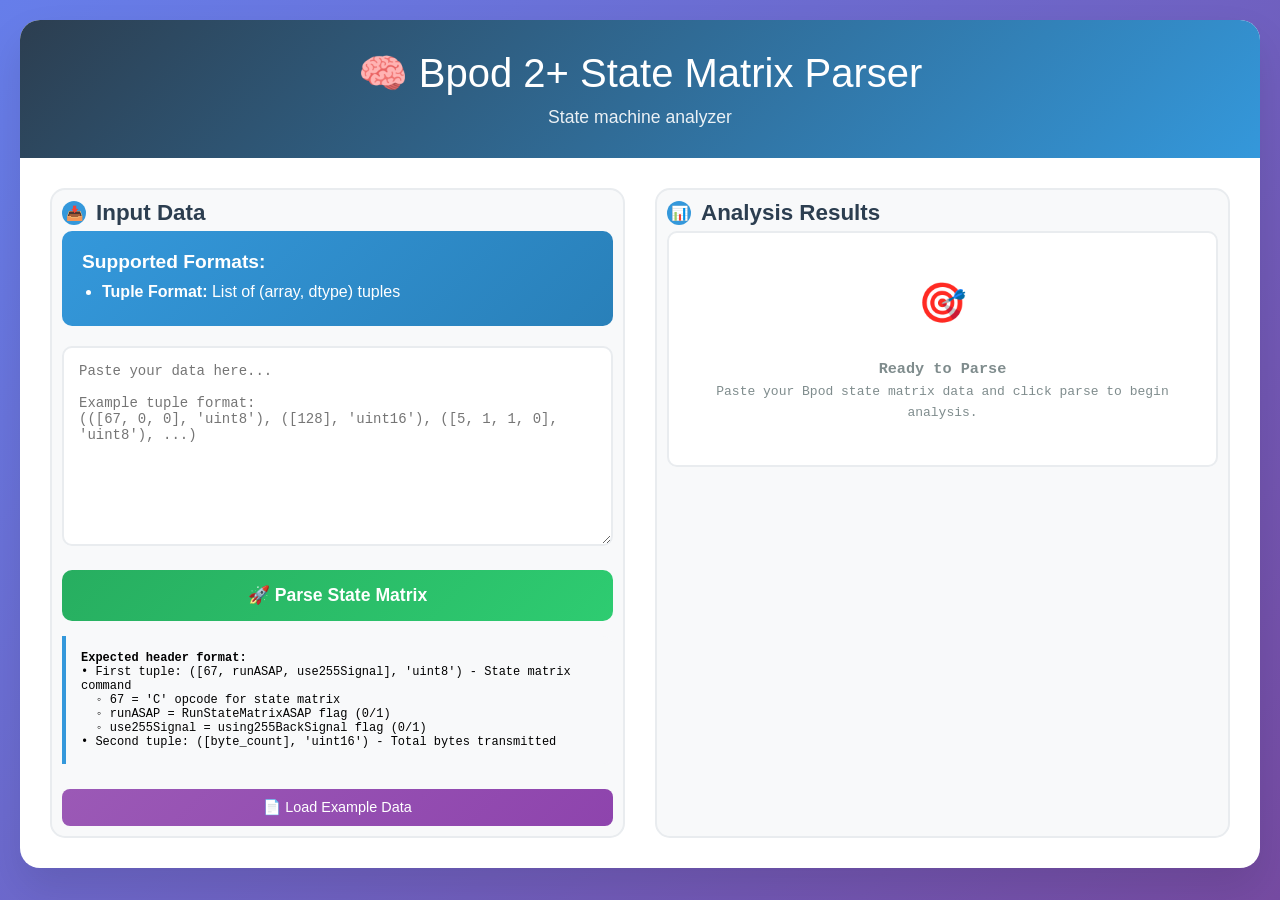
==== index.html @ 5e819496 "Add Bpod State Matrix Parser web tool" ====
<!DOCTYPE html>
<html lang="en">
<head>
    <meta charset="UTF-8">
    <meta name="viewport" content="width=device-width, initial-scale=1.0">
    <title>Bpod State Matrix Parser</title>
    <style>
        * {
            margin: 0;
            padding: 0;
            box-sizing: border-box;
        }

        body {
            font-family: 'Segoe UI', Tahoma, Geneva, Verdana, sans-serif;
            background: linear-gradient(135deg, #667eea 0%, #764ba2 100%);
            min-height: 100vh;
            padding: 20px;
        }

        .container {
            max-width: 1400px;
            margin: 0 auto;
            background: white;
            border-radius: 20px;
            box-shadow: 0 20px 40px rgba(0,0,0,0.1);
            overflow: hidden;
        }

        .header {
            background: linear-gradient(135deg, #2c3e50 0%, #3498db 100%);
            color: white;
            padding: 30px;
            text-align: center;
        }

        .header h1 {
            font-size: 2.5em;
            margin-bottom: 10px;
            font-weight: 300;
        }

        .header p {
            font-size: 1.1em;
            opacity: 0.9;
        }

        .main-content {
            padding: 30px;
            display: grid;
            grid-template-columns: 1fr 1fr;
            gap: 30px;
        }

        .input-section {
            background: #f8f9fa;
            border-radius: 15px;
            padding: 10px;
            border: 2px solid #e9ecef;
        }

        .output-section {
            background: #f8f9fa;
            border-radius: 15px;
            padding: 10px;
            border: 2px solid #e9ecef;
        }

        .section-title {
            font-size: 1.4em;
            font-weight: 600;
            margin-bottom: 5px;
            color: #2c3e50;
            display: flex;
            align-items: center;
            gap: 10px;
        }

        .icon {
            width: 24px;
            height: 24px;
            background: #3498db;
            border-radius: 50%;
            display: flex;
            align-items: center;
            justify-content: center;
            color: white;
            font-size: 14px;
        }

        .input-textarea {
            width: 100%;
            height: 200px;
            border: 2px solid #e9ecef;
            border-radius: 10px;
            padding: 15px;
            font-family: 'Courier New', monospace;
            font-size: 14px;
            resize: vertical;
            transition: border-color 0.3s ease;
            background: white;
        }

        .input-textarea:focus {
            outline: none;
            border-color: #3498db;
            box-shadow: 0 0 0 3px rgba(52, 152, 219, 0.1);
        }

        .parse-button {
            width: 100%;
            background: linear-gradient(135deg, #27ae60 0%, #2ecc71 100%);
            color: white;
            border: none;
            padding: 15px 30px;
            border-radius: 10px;
            font-size: 1.1em;
            font-weight: 600;
            cursor: pointer;
            margin-top: 20px;
            transition: all 0.3s ease;
            position: relative;
            overflow: hidden;
        }

        .parse-button:hover {
            transform: translateY(-2px);
            box-shadow: 0 10px 20px rgba(46, 204, 113, 0.3);
        }

        .parse-button:active {
            transform: translateY(0);
        }

        .parse-button:disabled {
            background: #95a5a6;
            cursor: not-allowed;
            transform: none;
            box-shadow: none;
        }

        .output-container {
            background: white;
            border-radius: 10px;
            border: 2px solid #e9ecef;
            max-height: 600px;
            overflow-y: auto;
        }

        .parse-log-container {
            background: white;
            border-radius: 10px;
            border: 2px solid #e9ecef;
            margin-top: 0px;
        }

        .output-content {
            padding: 2px;
            font-family: 'Courier New', monospace;
            font-size: 13px;
            line-height: 1.6;
        }

        .error-message {
            background: linear-gradient(135deg, #e74c3c 0%, #c0392b 100%);
            color: white;
            padding: 15px 20px;
            border-radius: 10px;
            margin-bottom: 20px;
            font-weight: 500;
            animation: slideIn 0.3s ease;
        }

        .success-message {
            background: linear-gradient(135deg, #27ae60 0%, #2ecc71 100%);
            color: white;
            padding: 15px 20px;
            border-radius: 10px;
            margin-bottom: 20px;
            font-weight: 500;
            animation: slideIn 0.3s ease;
        }

        .warning-message {
            background: linear-gradient(135deg, #f39c12 0%, #e67e22 100%);
            color: white;
            padding: 15px 20px;
            border-radius: 10px;
            margin-bottom: 20px;
            font-weight: 500;
            animation: slideIn 0.3s ease;
        }

        @keyframes slideIn {
            from {
                opacity: 0;
                transform: translateY(-10px);
            }
            to {
                opacity: 1;
                transform: translateY(0);
            }
        }

        .info-box {
            background: linear-gradient(135deg, #3498db 0%, #2980b9 100%);
            color: white;
            padding: 20px;
            border-radius: 10px;
            margin-bottom: 20px;
        }

        .info-box h3 {
            margin-bottom: 10px;
            font-size: 1.2em;
        }

        .info-box ul {
            margin-left: 20px;
        }

        .info-box li {
            margin-bottom: 5px;
        }

        .stats-grid {
            display: grid;
            grid-template-columns: repeat(auto-fit, minmax(200px, 1fr));
            gap: 5px;
            margin-bottom: 5px;
        }

        .header-stats-grid {
            display: grid;
            grid-template-columns: 1fr 1fr 1fr;
            gap: 5px;
            margin-bottom: 5px;
        }

        .stat-card {
            background: linear-gradient(135deg, #9b59b6 0%, #8e44ad 100%);
            color: white;
            padding: 15px;
            border-radius: 10px;
            text-align: center;
        }

        .compact-stat-card {
            background: linear-gradient(135deg, #9b59b6 0%, #8e44ad 100%);
            color: white;
            padding: 10px 15px;
            border-radius: 8px;
            text-align: center;
        }

        .stat-value {
            font-size: 1.6em;
            font-weight: bold;
            margin-bottom: 5px;
        }

        .compact-stat-value {
            font-size: 1.4em;
            font-weight: bold;
            margin-bottom: 3px;
        }

        .compact-stat-label {
            font-size: 1.4em;
            font-weight: bold;
        }

        .loading {
            display: flex;
            align-items: center;
            justify-content: center;
            gap: 10px;
        }

        .spinner {
            width: 20px;
            height: 20px;
            border: 3px solid rgba(255,255,255,0.3);
            border-radius: 50%;
            border-top-color: white;
            animation: spin 1s ease-in-out infinite;
        }

        @keyframes spin {
            to { transform: rotate(360deg); }
        }

        @media (max-width: 1024px) {
            .main-content {
                grid-template-columns: 1fr;
            }
        }

        .format-example {
            background: #f8f9fa;
            border-left: 4px solid #3498db;
            padding: 15px;
            margin: 15px 0;
            border-radius: 0 10px 10px 0;
            font-family: 'Courier New', monospace;
            font-size: 12px;
            overflow-x: auto;
        }
    </style>
</head>
<body>
    <div class="container">
        <div class="header">
            <h1>🧠 Bpod 2+ State Matrix Parser</h1>
            <p>State machine analyzer</p>
        </div>

        <div class="main-content">
            <div class="input-section">
                <h2 class="section-title">
                    <span class="icon">📥</span>
                    Input Data
                </h2>
                
                <div class="info-box">
                    <h3>Supported Formats:</h3>
                    <ul>
                        <li><strong>Tuple Format:</strong> List of (array, dtype) tuples</li>
                    </ul>
                </div>

                <textarea 
                    class="input-textarea" 
                    id="inputData" 
                    placeholder="Paste your data here...

Example tuple format:
(([67, 0, 0], 'uint8'), ([128], 'uint16'), ([5, 1, 1, 0], 'uint8'), ...)
"
                ></textarea>

                <button class="parse-button" id="parseButton" onclick="parseData()">
                    🚀 Parse State Matrix
                </button>

                <div class="format-example">
                    <strong>Expected header format:</strong><br>
                    • First tuple: ([67, runASAP, use255Signal], 'uint8') - State matrix command<br>
                    &nbsp;&nbsp;◦ 67 = 'C' opcode for state matrix<br>
                    &nbsp;&nbsp;◦ runASAP = RunStateMatrixASAP flag (0/1)<br>
                    &nbsp;&nbsp;◦ use255Signal = using255BackSignal flag (0/1)<br>
                    • Second tuple: ([byte_count], 'uint16') - Total bytes transmitted
                </div>
            </div>

            <div class="output-section">
                <h2 class="section-title">
                    <span class="icon">📊</span>
                    Analysis Results
                </h2>

                <div id="outputContainer" class="output-container">
                    <div class="output-content" id="outputContent">
                        <div style="text-align: center; color: #7f8c8d; padding: 40px;">
                            <div style="font-size: 3em; margin-bottom: 20px;">🎯</div>
                            <h3>Ready to Parse</h3>
                            <p>Paste your Bpod state matrix data and click parse to begin analysis.</p>
                        </div>
                    </div>
                </div>
            </div>
        </div>
    </div>

    <script>
        class BpodStateMatrixParser {
            constructor() {
                this.nStates = 0;
                this.nGlobalTimersUsed = 0;
                this.nGlobalCountersUsed = 0;
                this.nConditionsUsed = 0;
                this.bufferPos = 0;
                
                this.MAX_GLOBAL_TIMERS = 16;
                this.MAX_GLOBAL_COUNTERS = 8;
                this.MAX_CONDITIONS = 16;
                this.InputMatrixSize = 97;
                this.OutputMatrixSize = 21;
                
                this.resetMatrices();
            }
            
            resetMatrices() {
                if (this.nStates > 0) {
                    this.smGlobalTimerTrig = new Uint32Array(this.nStates);
                    this.smGlobalTimerCancel = new Uint32Array(this.nStates);
                    this.smGlobalCounterReset = new Uint8Array(this.nStates);
                    this.StateTimerMatrix = new Uint8Array(this.nStates);
                    this.OutputStateMatrix = Array(this.nStates).fill().map(() => new Uint16Array(this.OutputMatrixSize));
                    this.StateTimers = new Uint32Array(this.nStates);
                    
                    this.InputStateMatrix = Array(this.nStates).fill().map((_, x) => 
                        new Uint8Array(this.InputMatrixSize).fill(x)
                    );
                    
                    this.GlobalTimerStartMatrix = Array(this.nStates).fill().map((_, x) => 
                        new Uint8Array(this.MAX_GLOBAL_TIMERS).fill(x)
                    );
                    this.GlobalTimerEndMatrix = Array(this.nStates).fill().map((_, x) => 
                        new Uint8Array(this.MAX_GLOBAL_TIMERS).fill(x)
                    );
                    this.GlobalCounterMatrix = Array(this.nStates).fill().map((_, x) => 
                        new Uint8Array(this.MAX_GLOBAL_COUNTERS).fill(x)
                    );
                    this.ConditionMatrix = Array(this.nStates).fill().map((_, x) => 
                        new Uint8Array(this.MAX_CONDITIONS).fill(x)
                    );
                }
                
                this.GlobalTimerChannel = new Uint8Array(this.MAX_GLOBAL_TIMERS);
                this.GlobalTimerOnMessage = new Uint8Array(this.MAX_GLOBAL_TIMERS);
                this.GlobalTimerOffMessage = new Uint8Array(this.MAX_GLOBAL_TIMERS);
                this.GlobalTimerLoop = new Uint8Array(this.MAX_GLOBAL_TIMERS);
                this.GTUsingLoopCounter = new Array(this.MAX_GLOBAL_TIMERS).fill(false);
                this.SendGlobalTimerEvents = new Uint8Array(this.MAX_GLOBAL_TIMERS);
                this.GlobalTimers = new Uint32Array(this.MAX_GLOBAL_TIMERS);
                this.GlobalTimerOnsetDelays = new Uint32Array(this.MAX_GLOBAL_TIMERS);
                this.GlobalTimerLoopIntervals = new Uint32Array(this.MAX_GLOBAL_TIMERS);
                this.GlobalTimerOnsetTriggers = new Uint32Array(this.MAX_GLOBAL_TIMERS);
                
                this.GlobalCounterAttachedEvents = new Uint8Array(this.MAX_GLOBAL_COUNTERS);
                this.GlobalCounterThresholds = new Uint32Array(this.MAX_GLOBAL_COUNTERS);
                
                this.ConditionChannels = new Uint8Array(this.MAX_CONDITIONS);
                this.ConditionValues = new Uint32Array(this.MAX_CONDITIONS);
            }

            createBufferFromArrays(bufferArrays) {
                const bufferParts = [];
                
                for (const [arrayData, dtype] of bufferArrays) {
                    let typedArray;
                    switch (dtype) {
                        case 'uint8': typedArray = new Uint8Array(arrayData); break;
                        case 'uint16': typedArray = new Uint16Array(arrayData); break;
                        case 'uint32': typedArray = new Uint32Array(arrayData); break;
                        default: throw new Error(`Unsupported dtype: ${dtype}`);
                    }
                    bufferParts.push(new Uint8Array(typedArray.buffer));
                }
                
                const totalLength = bufferParts.reduce((sum, part) => sum + part.length, 0);
                const result = new Uint8Array(totalLength);
                let offset = 0;
                for (const part of bufferParts) {
                    result.set(part, offset);
                    offset += part.length;
                }
                
                return result;
            }

            readFromBuffer(buffer, dtype, count = 1) {
                const bytesPerElement = dtype === 'uint8' ? 1 : dtype === 'uint16' ? 2 : 4;
                const totalBytes = bytesPerElement * count;
                
                if (this.bufferPos + totalBytes > buffer.length) {
                    throw new Error(`Buffer overflow: trying to read ${totalBytes} bytes at position ${this.bufferPos}, buffer size ${buffer.length}`);
                }
                
                const dataView = new DataView(buffer.buffer, buffer.byteOffset + this.bufferPos, totalBytes);
                this.bufferPos += totalBytes;
                
                if (count === 1) {
                    switch (dtype) {
                        case 'uint8': return dataView.getUint8(0);
                        case 'uint16': return dataView.getUint16(0, true);
                        case 'uint32': return dataView.getUint32(0, true);
                    }
                } else {
                    const result = [];
                    for (let i = 0; i < count; i++) {
                        const offset = i * bytesPerElement;
                        switch (dtype) {
                            case 'uint8': result.push(dataView.getUint8(offset)); break;
                            case 'uint16': result.push(dataView.getUint16(offset, true)); break;
                            case 'uint32': result.push(dataView.getUint32(offset, true)); break;
                        }
                    }
                    return result;
                }
            }

            loadStateMatrix(bufferArrays, machineType = 4) {

                const buffer = this.createBufferFromArrays(bufferArrays);

                this.bufferPos = 0;
                
                // Read header information
                let output = "\n--- Reading Header Information ---\n";
                this.nStates = this.readFromBuffer(buffer, 'uint8');
                output += `nStates = ${this.nStates}\n`;
                
                this.nGlobalTimersUsed = this.readFromBuffer(buffer, 'uint8');
                output += `nGlobalTimersUsed = ${this.nGlobalTimersUsed}\n`;
                
                this.nGlobalCountersUsed = this.readFromBuffer(buffer, 'uint8');
                output += `nGlobalCountersUsed = ${this.nGlobalCountersUsed}\n`;
                
                this.nConditionsUsed = this.readFromBuffer(buffer, 'uint8');
                output += `nConditionsUsed = ${this.nConditionsUsed}\n\n`;
                
                // Reset matrices with new dimensions
                this.resetMatrices();
                
                // Read State Timer Matrix
                output += "--- Reading State Timer Matrix ---\n";
                for (let x = 0; x < this.nStates; x++) {
                    const timerVal = this.readFromBuffer(buffer, 'uint8');
                    this.StateTimerMatrix[x] = timerVal;
                    output += `StateTimerMatrix[${x}] = ${timerVal}\n`;
                }
                output += "\n";
                
                // Read Input State Matrix differences
                output += "--- Reading Input State Matrix Differences ---\n";
                for (let x = 0; x < this.nStates; x++) {
                    const nOverrides = this.readFromBuffer(buffer, 'uint8');
                    output += `State ${x}: ${nOverrides} input overrides\n`;
                    for (let y = 0; y < nOverrides; y++) {
                        const col = this.readFromBuffer(buffer, 'uint8');
                        const val = this.readFromBuffer(buffer, 'uint8');
                        this.InputStateMatrix[x][col] = val;
                        output += `  InputStateMatrix[${x}][${col}] = ${val}\n`;
                    }
                }
                output += "\n";
                
                // Read Output State Matrix differences
                output += "--- Reading Output State Matrix Differences ---\n";
                for (let x = 0; x < this.nStates; x++) {
                    let nOverrides = this.readFromBuffer(buffer, 'uint8');
                    
                    if (machineType === 4) {
                        const highByte = this.readFromBuffer(buffer, 'uint8');
                        nOverrides = nOverrides | (highByte << 8);
                    }
                    
                    output += `State ${x}: ${nOverrides} output overrides\n`;
                    for (let y = 0; y < nOverrides; y++) {
                        let col = this.readFromBuffer(buffer, 'uint8');
                        
                        if (machineType === 4) {
                            const highByte = this.readFromBuffer(buffer, 'uint8');
                            col = col | (highByte << 8);
                        }
                        
                        let val = this.readFromBuffer(buffer, 'uint8');
                        
                        if (machineType === 4) {
                            const highByte = this.readFromBuffer(buffer, 'uint8');
                            val = val | (highByte << 8);
                        }
                        
                        this.OutputStateMatrix[x][col] = val;
                        output += `  OutputStateMatrix[${x}][${col}] = ${val}\n`;
                    }
                }
                output += "\n";
                
                // Read Global Timer Start Matrix differences
                output += "--- Reading Global Timer Start Matrix Differences ---\n";
                for (let x = 0; x < this.nStates; x++) {
                    const nOverrides = this.readFromBuffer(buffer, 'uint8');
                    output += `State ${x}: ${nOverrides} global timer start overrides\n`;
                    for (let y = 0; y < nOverrides; y++) {
                        const col = this.readFromBuffer(buffer, 'uint8');
                        const val = this.readFromBuffer(buffer, 'uint8');
                        this.GlobalTimerStartMatrix[x][col] = val;
                        output += `  GlobalTimerStartMatrix[${x}][${col}] = ${val}\n`;
                    }
                }
                output += "\n";
                
                // Read Global Timer End Matrix differences
                output += "--- Reading Global Timer End Matrix Differences ---\n";
                for (let x = 0; x < this.nStates; x++) {
                    const nOverrides = this.readFromBuffer(buffer, 'uint8');
                    output += `State ${x}: ${nOverrides} global timer end overrides\n`;
                    for (let y = 0; y < nOverrides; y++) {
                        const col = this.readFromBuffer(buffer, 'uint8');
                        const val = this.readFromBuffer(buffer, 'uint8');
                        this.GlobalTimerEndMatrix[x][col] = val;
                        output += `  GlobalTimerEndMatrix[${x}][${col}] = ${val}\n`;
                    }
                }
                output += "\n";
                
                // Read Global Counter Matrix differences
                output += "--- Reading Global Counter Matrix Differences ---\n";
                for (let x = 0; x < this.nStates; x++) {
                    const nOverrides = this.readFromBuffer(buffer, 'uint8');
                    output += `State ${x}: ${nOverrides} global counter overrides\n`;
                    for (let y = 0; y < nOverrides; y++) {
                        const col = this.readFromBuffer(buffer, 'uint8');
                        const val = this.readFromBuffer(buffer, 'uint8');
                        this.GlobalCounterMatrix[x][col] = val;
                        output += `  GlobalCounterMatrix[${x}][${col}] = ${val}\n`;
                    }
                }
                output += "\n";
                
                // Read Condition Matrix differences
                output += "--- Reading Condition Matrix Differences ---\n";
                for (let x = 0; x < this.nStates; x++) {
                    const nOverrides = this.readFromBuffer(buffer, 'uint8');
                    output += `State ${x}: ${nOverrides} condition overrides\n`;
                    for (let y = 0; y < nOverrides; y++) {
                        const col = this.readFromBuffer(buffer, 'uint8');
                        const val = this.readFromBuffer(buffer, 'uint8');
                        this.ConditionMatrix[x][col] = val;
                        output += `  ConditionMatrix[${x}][${col}] = ${val}\n`;
                    }
                }
                output += "\n";
                
                // Read Global Timer configuration (if any timers are used)
                if (this.nGlobalTimersUsed > 0) {
                    output += "--- Reading Global Timer Configuration ---\n";
                    
                    this.GlobalTimerChannel.set(this.readFromBuffer(buffer, 'uint8', this.nGlobalTimersUsed));
                    output += `GlobalTimerChannel = [${Array.from(this.GlobalTimerChannel.slice(0, this.nGlobalTimersUsed)).join(', ')}]\n`;
                    
                    this.GlobalTimerOnMessage.set(this.readFromBuffer(buffer, 'uint16', this.nGlobalTimersUsed));
                    output += `GlobalTimerOnMessage = [${Array.from(this.GlobalTimerOnMessage.slice(0, this.nGlobalTimersUsed)).join(', ')}]\n`;
                    
                    this.GlobalTimerOffMessage.set(this.readFromBuffer(buffer, 'uint16', this.nGlobalTimersUsed));
                    output += `GlobalTimerOffMessage = [${Array.from(this.GlobalTimerOffMessage.slice(0, this.nGlobalTimersUsed)).join(', ')}]\n`;
                    
                    for (let i = 0; i < this.nGlobalTimersUsed; i++) {
                        const loopVal = this.readFromBuffer(buffer, 'uint8');
                        this.GlobalTimerLoop[i] = loopVal;
                        this.GTUsingLoopCounter[i] = loopVal > 1;
                        output += `GlobalTimerLoop[${i}] = ${loopVal}, GTUsingLoopCounter[${i}] = ${this.GTUsingLoopCounter[i]}\n`;
                    }
                    
                    this.SendGlobalTimerEvents.set(this.readFromBuffer(buffer, 'uint8', this.nGlobalTimersUsed));
                    output += `SendGlobalTimerEvents = [${Array.from(this.SendGlobalTimerEvents.slice(0, this.nGlobalTimersUsed)).join(', ')}]\n`;
                    output += "\n";
                }
                
                // Read Global Counter configuration (if any counters are used)
                if (this.nGlobalCountersUsed > 0) {
                    output += "--- Reading Global Counter Configuration ---\n";
                    this.GlobalCounterAttachedEvents.set(this.readFromBuffer(buffer, 'uint8', this.nGlobalCountersUsed));
                    output += `GlobalCounterAttachedEvents = [${Array.from(this.GlobalCounterAttachedEvents.slice(0, this.nGlobalCountersUsed)).join(', ')}]\n`;
                    output += "\n";
                }
                
                // Read Condition configuration (if any conditions are used)
                if (this.nConditionsUsed > 0) {
                    output += "--- Reading Condition Configuration ---\n";
                    this.ConditionChannels.set(this.readFromBuffer(buffer, 'uint8', this.nConditionsUsed));
                    output += `ConditionChannels = [${Array.from(this.ConditionChannels.slice(0, this.nConditionsUsed)).join(', ')}]\n`;
                    
                    this.ConditionValues.set(this.readFromBuffer(buffer, 'uint32', this.nConditionsUsed));
                    output += `ConditionValues = [${Array.from(this.ConditionValues.slice(0, this.nConditionsUsed)).join(', ')}]\n`;
                    output += "\n";
                }
                
                // Read Global Counter Reset configuration
                output += "--- Reading Global Counter Reset Configuration ---\n";
                const nOverrides = this.readFromBuffer(buffer, 'uint8');
                output += `Global counter reset overrides: ${nOverrides}\n`;
                for (let i = 0; i < nOverrides; i++) {
                    const col = this.readFromBuffer(buffer, 'uint8');
                    const val = this.readFromBuffer(buffer, 'uint8');
                    this.smGlobalCounterReset[col] = val;
                    output += `  smGlobalCounterReset[${col}] = ${val}\n`;
                }
                output += "\n";
                
                // Read analog threshold configuration (for machine type 4)
                if (machineType === 4) {
                    output += "--- Reading Analog Threshold Configuration ---\n";
                    
                    // Analog threshold enable
                    const nEnableOverrides = this.readFromBuffer(buffer, 'uint8');
                    output += `Analog threshold enable overrides: ${nEnableOverrides}\n`;
                    for (let i = 0; i < nEnableOverrides; i++) {
                        const col = this.readFromBuffer(buffer, 'uint8');
                        const val = this.readFromBuffer(buffer, 'uint8');
                        output += `  analogThreshEnable[${col}] = ${val}\n`;
                    }
                    
                    // Analog threshold disable
                    const nDisableOverrides = this.readFromBuffer(buffer, 'uint8');
                    output += `Analog threshold disable overrides: ${nDisableOverrides}\n`;
                    for (let i = 0; i < nDisableOverrides; i++) {
                        const col = this.readFromBuffer(buffer, 'uint8');
                        const val = this.readFromBuffer(buffer, 'uint8');
                        output += `  analogThreshDisable[${col}] = ${val}\n`;
                    }
                    output += "\n";
                }
                
                // Read trigger and timing arrays
                output += "--- Reading Trigger and Timing Arrays ---\n";
                
                this.smGlobalTimerTrig.set(this.readFromBuffer(buffer, 'uint16', this.nStates));
                output += `smGlobalTimerTrig = [${Array.from(this.smGlobalTimerTrig.slice(0, this.nStates)).join(', ')}]\n`;
                
                this.smGlobalTimerCancel.set(this.readFromBuffer(buffer, 'uint16', this.nStates));
                output += `smGlobalTimerCancel = [${Array.from(this.smGlobalTimerCancel.slice(0, this.nStates)).join(', ')}]\n`;
                
                if (this.nGlobalTimersUsed > 0) {
                    this.GlobalTimerOnsetTriggers.set(this.readFromBuffer(buffer, 'uint16', this.nGlobalTimersUsed));
                    output += `GlobalTimerOnsetTriggers = [${Array.from(this.GlobalTimerOnsetTriggers.slice(0, this.nGlobalTimersUsed)).join(', ')}]\n`;
                }
                
                this.StateTimers.set(this.readFromBuffer(buffer, 'uint32', this.nStates));
                output += `StateTimers = [${Array.from(this.StateTimers.slice(0, this.nStates)).join(', ')}]\n`;
                
                if (this.nGlobalTimersUsed > 0) {
                    this.GlobalTimers.set(this.readFromBuffer(buffer, 'uint32', this.nGlobalTimersUsed));
                    output += `GlobalTimers = [${Array.from(this.GlobalTimers.slice(0, this.nGlobalTimersUsed)).join(', ')}]\n`;
                    
                    this.GlobalTimerOnsetDelays.set(this.readFromBuffer(buffer, 'uint32', this.nGlobalTimersUsed));
                    output += `GlobalTimerOnsetDelays = [${Array.from(this.GlobalTimerOnsetDelays.slice(0, this.nGlobalTimersUsed)).join(', ')}]\n`;
                    
                    this.GlobalTimerLoopIntervals.set(this.readFromBuffer(buffer, 'uint32', this.nGlobalTimersUsed));
                    output += `GlobalTimerLoopIntervals = [${Array.from(this.GlobalTimerLoopIntervals.slice(0, this.nGlobalTimersUsed)).join(', ')}]\n`;
                }
                
                if (this.nGlobalCountersUsed > 0) {
                    this.GlobalCounterThresholds.set(this.readFromBuffer(buffer, 'uint32', this.nGlobalCountersUsed));
                    output += `GlobalCounterThresholds = [${Array.from(this.GlobalCounterThresholds.slice(0, this.nGlobalCountersUsed)).join(', ')}]\n`;
                }
                output += "\n";
                
                // Read additional operations
                output += "--- Reading Additional Operations ---\n";
                let containsAdditionalOps = this.readFromBuffer(buffer, 'uint8');
                output += `Contains additional operations: ${containsAdditionalOps}\n`;
                
                while (containsAdditionalOps) {
                    const thisOp = this.readFromBuffer(buffer, 'uint8');
                    output += `Additional operation: ${String.fromCharCode(thisOp)} (${thisOp})\n`;
                    
                    if (thisOp === 76) { // 'L'
                        output += "  Loading serial message library\n";
                        const moduleId = this.readFromBuffer(buffer, 'uint8');
                        const nMessages = this.readFromBuffer(buffer, 'uint8');
                        output += `    Module ID: ${moduleId}, Number of messages: ${nMessages}\n`;
                        
                        for (let i = 0; i < nMessages; i++) {
                            const msgIndex = this.readFromBuffer(buffer, 'uint8');
                            const msgLength = this.readFromBuffer(buffer, 'uint8');
                            output += `    Message ${msgIndex}: length ${msgLength}\n`;
                            
                            const msgData = this.readFromBuffer(buffer, 'uint8', msgLength);
                            output += `      Data: [${msgData.join(', ')}]\n`;
                        }
                    }
                    
                    containsAdditionalOps = this.readFromBuffer(buffer, 'uint8');
                }
                
                output += `\n=== State Matrix Loading Complete ===\n`;
                output += `Total bytes processed: ${this.bufferPos}\n`;
                output += `Buffer size: ${buffer.length}`;
                
                const remainingBytes = buffer.length - this.bufferPos;
                const result = {
                    output,
                    success: true,
                    stats: {
                        nStates: this.nStates,
                        nGlobalTimersUsed: this.nGlobalTimersUsed,
                        nGlobalCountersUsed: this.nGlobalCountersUsed,
                        nConditionsUsed: this.nConditionsUsed,
                        totalBytes: buffer.length,
                        processedBytes: this.bufferPos,
                        remainingBytes
                    },
                    warning: remainingBytes > 0 ? `WARNING: ${remainingBytes} bytes remaining in buffer` : null
                };
                
                return result;
            }
        }

        function tuplesToRawBytes(tuples) {
            const bufferParts = [];
            
            for (const [arrayData, dtype] of tuples) {
                let typedArray;
                switch (dtype) {
                    case 'uint8': 
                        typedArray = new Uint8Array(arrayData); 
                        break;
                    case 'uint16': 
                        typedArray = new Uint16Array(arrayData); 
                        break;
                    case 'uint32': 
                        typedArray = new Uint32Array(arrayData); 
                        break;
                    default: 
                        throw new Error(`Unsupported dtype: ${dtype}`);
                }
                bufferParts.push(new Uint8Array(typedArray.buffer));
            }
            
            // Combine all parts into one byte array
            const totalLength = bufferParts.reduce((sum, part) => sum + part.length, 0);
            const result = new Uint8Array(totalLength);
            let offset = 0;
            for (const part of bufferParts) {
                result.set(part, offset);
                offset += part.length;
            }
            
            return result;
        }

        function parseRawBytes(rawBytes) {
            // Skip the 5-byte header (3 bytes command + 2 bytes length)
            const dataBytes = rawBytes.slice(5);
            return [([Array.from(dataBytes)], 'uint8')];
        }

        function parseInput(inputText) {
            inputText = inputText.trim();
            
            // Parse tuple format
            if (inputText.startsWith('((') && inputText.endsWith('))')) {
                try {
                    // Clean up the input and evaluate it as JavaScript
                    const cleanInput = inputText
                        .replace(/\(/g, '[')
                        .replace(/\)/g, ']')
                        .replace(/'(\w+)'/g, '"$1"');
                    
                    const parsed = eval(cleanInput);
                    
                    // Skip the first two header tuples and return the rest
                    return parsed.slice(2);
                } catch (e) {
                    throw new Error(`Failed to parse tuple format: ${e.message}`);
                }
            }
            
            // Check if it's raw bytes format
            if (inputText.startsWith('b"') && inputText.endsWith('"')) {
                // Parse raw bytes
                const bytesStr = inputText.slice(2, -1);
                const bytes = [];
                let i = 0;
                while (i < bytesStr.length) {
                    if (bytesStr[i] === '\\' && bytesStr[i + 1] === 'x') {
                        // Hex escape sequence
                        const hex = bytesStr.substring(i + 2, i + 4);
                        bytes.push(parseInt(hex, 16));
                        i += 4;
                    } else {
                        // Regular character
                        bytes.push(bytesStr.charCodeAt(i));
                        i++;
                    }
                }
                
                // For raw bytes, return ALL bytes as a single uint8 array
                // The parser will handle the structure internally
                const dataBytes = bytes.slice(5);
                return [([dataBytes], 'uint8')];
            }
            
            throw new Error('Input format not recognized. Expected tuple format or raw bytes format.');
        }

        function validateHeader(inputText) {
            inputText = inputText.trim();
            
            // Handle tuple format
            const cleanInput = inputText
                .replace(/\(/g, '[')
                .replace(/\)/g, ']')
                .replace(/'(\w+)'/g, '"$1"');
            
            try {
                const parsed = eval(cleanInput);
                
                if (parsed.length < 2) {
                    return { valid: false, error: 'Missing header information' };
                }
                
                const [commandTuple, lengthTuple] = parsed;
                
                // Validate command tuple
                if (!Array.isArray(commandTuple) || commandTuple.length !== 2) {
                    return { valid: false, error: 'Invalid command tuple format' };
                }
                
                const [commandArray, commandType] = commandTuple;
                if (!Array.isArray(commandArray) || commandArray[0] !== 67) {
                    return { valid: false, error: 'Expected command code C (67) in first tuple' };
                }
                
                // Validate length tuple
                if (!Array.isArray(lengthTuple) || lengthTuple.length !== 2) {
                    return { valid: false, error: 'Invalid length tuple format' };
                }
                
                const [lengthArray, lengthType] = lengthTuple;
                if (!Array.isArray(lengthArray) || lengthArray.length !== 1) {
                    return { valid: false, error: 'Invalid length array' };
                }
                
                const expectedBytes = lengthArray[0];
                
                // Calculate actual bytes from remaining tuples
                let actualBytes = 0;
                for (let i = 2; i < parsed.length; i++) {
                    const [dataArray, dataType] = parsed[i];
                    const bytesPerElement = dataType === 'uint8' ? 1 : dataType === 'uint16' ? 2 : 4;
                    actualBytes += dataArray.length * bytesPerElement;
                }
                
                return {
                    valid: true,
                    expectedBytes,
                    actualBytes,
                    opcode: commandArray[0],
                    runStateMatrixASAP: commandArray[1],
                    using255BackSignal: commandArray[2],
                    mismatch: expectedBytes !== actualBytes
                };
                
            } catch (e) {
                return { valid: false, error: `Parse error validateHeader: ${e.message}` };
            }
        }
        async function parseData() {
            const inputElement = document.getElementById('inputData');
            const outputElement = document.getElementById('outputContent');
            const parseButton = document.getElementById('parseButton');
            
            const inputText = inputElement.value.trim();
            
            if (!inputText) {
                outputElement.innerHTML = `
                    <div class="error-message">
                        ❌ Error: Please enter some data to parse
                    </div>
                `;
                return;
            }
            
            // Show loading state
            parseButton.disabled = true;
            parseButton.innerHTML = `
                <div class="loading">
                    <div class="spinner"></div>
                    Parsing...
                </div>
            `;
            
            try {
                // Validate header first
                const headerValidation = validateHeader(inputText);
                
                if (!headerValidation.valid) {
                    throw new Error(headerValidation.error);
                }
                
                // Create stats display - start with byte count validation at the top
                let statsHtml = '';
                
                // Show byte count validation first with larger, bold text
                if (headerValidation.mismatch) {
                    statsHtml += `
                        <div class="error-message" style="font-size: 1.3em; font-weight: bold; margin-bottom: 5px;">
🚨 Byte Count Mismatch: Expected ${headerValidation.expectedBytes} bytes but found ${headerValidation.actualBytes} bytes
                        </div>
                    `;
                } else {
                    statsHtml += `
                        <div class="success-message" style="font-size: 1.3em; font-weight: bold; margin-bottom: 5px;">
✅ Expected and actual bytes match (${headerValidation.expectedBytes} bytes)
                        </div>
                    `;
                }

                // Then add the header stats grid
                statsHtml += `
                    <div class="header-stats-grid">
                        <div class="compact-stat-card">
                            <div class="compact-stat-label">Opcode</div>
                            <div class="compact-stat-value">${headerValidation.opcode} ('C')</div>
                        </div>
                        <div class="compact-stat-card">
                            <div class="compact-stat-label">Run ASAP</div>
                            <div class="compact-stat-value">${headerValidation.runStateMatrixASAP ? 'Yes' : 'No'}</div>
                        </div>
                        <div class="compact-stat-card">
                            <div class="compact-stat-label">Using 255 Back Signal</div>
                            <div class="compact-stat-value">${headerValidation.using255BackSignal ? 'Yes' : 'No'}</div>
                        </div>
                    </div>
                `;
                
                // Parse the buffer arrays
                const bufferArrays = parseInput(inputText);
                
                // Create parser and process
                const parser = new BpodStateMatrixParser();
                const result = await new Promise((resolve) => {
                    setTimeout(() => {
                        try {
                            const parseResult = parser.loadStateMatrix(bufferArrays);
                            resolve(parseResult);
                        } catch (error) {
                            resolve({ success: false, error: error.message });
                        }
                    }, 100);
                });
                
                if (!result.success) {
                    throw new Error(result.error);
                }
                
                // Add final stats
                statsHtml += `
                    <div class="stats-grid" style="grid-template-columns: repeat(4, 1fr);">
                        <div class="stat-card">
                            <div class="stat-value">${result.stats.nStates}</div>
                            <div class="compact-stat-label">States</div>
                        </div>
                        <div class="stat-card">
                            <div class="stat-value">${result.stats.nGlobalTimersUsed}</div>
                            <div class="compact-stat-label">Global Timers</div>
                        </div>
                        <div class="stat-card">
                            <div class="stat-value">${result.stats.nGlobalCountersUsed}</div>
                            <div class="compact-stat-label">Global Counters</div>
                        </div>
                        <div class="stat-card">
                            <div class="stat-value">${result.stats.nConditionsUsed}</div>
                            <div class="compact-stat-label">Conditions</div>
                        </div>
                    </div>
                `;
                
                if (result.warning) {
                    statsHtml += `
                        <div class="warning-message">
                            ⚠️ ${result.warning}
                        </div>
                    `;
                }
                
                outputElement.innerHTML = statsHtml + `
                    <h2 style="margin: 20px 0 0 0; color: #2c3e50;">📋 Detailed Parse Log</h2>
                    <div style="font-family: 'Courier New', monospace; font-size: 16px; line-height: 1.4; white-space: pre; margin-top: -20px;">
                    ${result.output}
                    </div>
                `;
                
            } catch (error) {
                outputElement.innerHTML = `
                    <div class="error-message">
                        ❌ Parse Error: ${error.message}
                    </div>
                    <div style="background: white; border-radius: 10px; border: 2px solid #e74c3c; margin-top: 20px; padding: 20px;">
                        <h3 style="color: #e74c3c; margin-bottom: 15px;">🔧 Troubleshooting Tips:</h3>
                        <ul style="color: #666; line-height: 1.6;">
                            <li>Ensure your data starts with the command tuple: <code>([67, runASAP, use255Signal], 'uint8')</code></li>
                            <li>First byte (67) = 'C' opcode for state matrix</li>
                            <li>Second byte = RunStateMatrixASAP flag (0 or 1)</li>
                            <li>Third byte = using255BackSignal flag (0 or 1)</li>
                            <li>Include the byte count tuple: <code>([expected_bytes], 'uint16')</code></li>
                            <li>Check that all arrays and data types are properly formatted</li>
                            <li>Verify that the total byte count matches the expected count</li>
                        </ul>
                    </div>
                `;
            } finally {
                // Restore button state
                parseButton.disabled = false;
                parseButton.innerHTML = '🚀 Parse State Matrix';
            }
        }

        // Add example data functionality
        function loadExample() {
            const exampleData = `(([67, 0, 0], 'uint8'), ([128], 'uint16'), ([5, 1, 1, 0, 1, 1, 1, 4, 5, 0, 1, 83, 2, 0, 0, 0], 'uint8'), ([0, 0, 1, 9, 1, 1, 10, 1, 0], 'uint16'), ([0, 0, 0, 0, 0, 0, 0, 0, 0, 0, 0, 0, 1, 0, 3, 0, 0, 0, 0, 0, 0, 0, 255], 'uint8'), ([1, 254], 'uint16'), ([0, 1, 97, 1, 1, 1, 0, 0], 'uint8'), ([0, 0, 1, 0, 0, 0, 1, 0, 0, 0, 0], 'uint16'), ([20000, 0, 2000, 1000, 10000, 1000, 0, 0, 5], 'uint32'), ([0], 'uint8'))`;
            
            document.getElementById('inputData').value = exampleData;
        }

        // Add keyboard shortcut
        document.addEventListener('keydown', function(e) {
            if (e.ctrlKey && e.key === 'Enter') {
                parseData();
            }
        });

        // Add example button to the interface
        document.addEventListener('DOMContentLoaded', function() {
            const inputSection = document.querySelector('.input-section');
            const exampleButton = document.createElement('button');
            exampleButton.innerHTML = '📄 Load Example Data';
            exampleButton.style.cssText = `
                width: 100%;
                background: linear-gradient(135deg, #9b59b6 0%, #8e44ad 100%);
                color: white;
                border: none;
                padding: 10px 20px;
                border-radius: 8px;
                font-size: 0.9em;
                font-weight: 500;
                cursor: pointer;
                margin-top: 10px;
                transition: all 0.3s ease;
            `;
            exampleButton.onmouseover = function() {
                this.style.transform = 'translateY(-1px)';
                this.style.boxShadow = '0 5px 15px rgba(155, 89, 182, 0.3)';
            };
            exampleButton.onmouseout = function() {
                this.style.transform = 'translateY(0)';
                this.style.boxShadow = 'none';
            };
            exampleButton.onclick = loadExample;
            
            inputSection.appendChild(exampleButton);
        });
    </script>
</body>
</html>
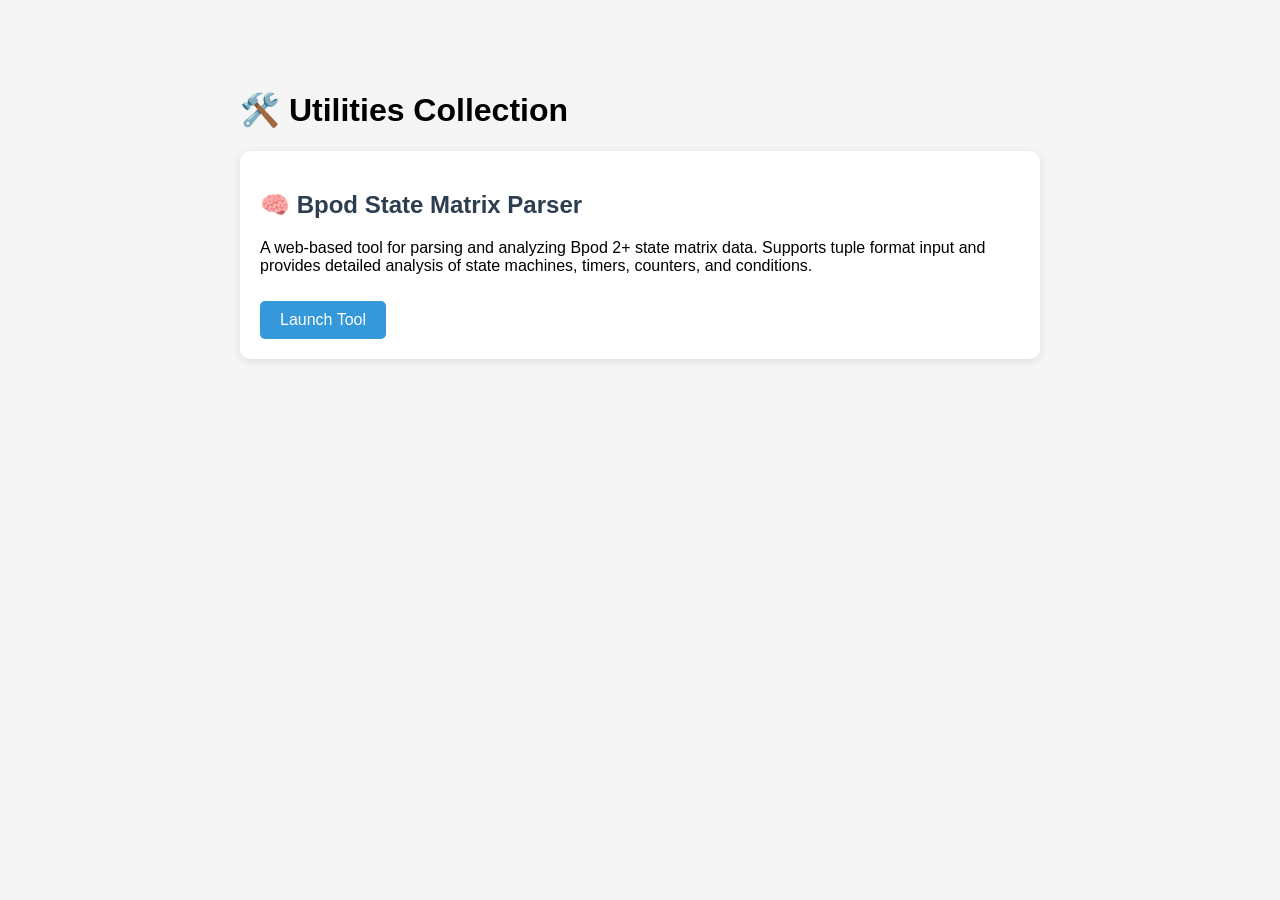
==== commit eccbd51f: "main utilities page pointing to the web tools" ====
--- a/index.html
+++ b/index.html
@@ -3,1139 +3,45 @@
 <head>
     <meta charset="UTF-8">
     <meta name="viewport" content="width=device-width, initial-scale=1.0">
-    <title>Bpod State Matrix Parser</title>
+    <title>Utilities - MathiasMahn</title>
     <style>
-        * {
-            margin: 0;
-            padding: 0;
-            box-sizing: border-box;
+        body { 
+            font-family: 'Segoe UI', Tahoma, Geneva, Verdana, sans-serif; 
+            max-width: 800px; 
+            margin: 50px auto; 
+            padding: 20px; 
+            background: #f5f5f5;
         }
-
-        body {
-            font-family: 'Segoe UI', Tahoma, Geneva, Verdana, sans-serif;
-            background: linear-gradient(135deg, #667eea 0%, #764ba2 100%);
-            min-height: 100vh;
+        .tool-card {
+            background: white;
             padding: 20px;
+            margin: 20px 0;
+            border-radius: 10px;
+            box-shadow: 0 2px 10px rgba(0,0,0,0.1);
         }
-
-        .container {
-            max-width: 1400px;
-            margin: 0 auto;
-            background: white;
-            border-radius: 20px;
-            box-shadow: 0 20px 40px rgba(0,0,0,0.1);
-            overflow: hidden;
+        .tool-card h2 { color: #2c3e50; }
+        .tool-card a { 
+            display: inline-block;
+            background: #3498db;
+            color: white;
+            padding: 10px 20px;
+            text-decoration: none;
+            border-radius: 5px;
+            margin-top: 10px;
         }
-
-        .header {
-            background: linear-gradient(135deg, #2c3e50 0%, #3498db 100%);
-            color: white;
-            padding: 30px;
-            text-align: center;
-        }
-
-        .header h1 {
-            font-size: 2.5em;
-            margin-bottom: 10px;
-            font-weight: 300;
-        }
-
-        .header p {
-            font-size: 1.1em;
-            opacity: 0.9;
-        }
-
-        .main-content {
-            padding: 30px;
-            display: grid;
-            grid-template-columns: 1fr 1fr;
-            gap: 30px;
-        }
-
-        .input-section {
-            background: #f8f9fa;
-            border-radius: 15px;
-            padding: 10px;
-            border: 2px solid #e9ecef;
-        }
-
-        .output-section {
-            background: #f8f9fa;
-            border-radius: 15px;
-            padding: 10px;
-            border: 2px solid #e9ecef;
-        }
-
-        .section-title {
-            font-size: 1.4em;
-            font-weight: 600;
-            margin-bottom: 5px;
-            color: #2c3e50;
-            display: flex;
-            align-items: center;
-            gap: 10px;
-        }
-
-        .icon {
-            width: 24px;
-            height: 24px;
-            background: #3498db;
-            border-radius: 50%;
-            display: flex;
-            align-items: center;
-            justify-content: center;
-            color: white;
-            font-size: 14px;
-        }
-
-        .input-textarea {
-            width: 100%;
-            height: 200px;
-            border: 2px solid #e9ecef;
-            border-radius: 10px;
-            padding: 15px;
-            font-family: 'Courier New', monospace;
-            font-size: 14px;
-            resize: vertical;
-            transition: border-color 0.3s ease;
-            background: white;
-        }
-
-        .input-textarea:focus {
-            outline: none;
-            border-color: #3498db;
-            box-shadow: 0 0 0 3px rgba(52, 152, 219, 0.1);
-        }
-
-        .parse-button {
-            width: 100%;
-            background: linear-gradient(135deg, #27ae60 0%, #2ecc71 100%);
-            color: white;
-            border: none;
-            padding: 15px 30px;
-            border-radius: 10px;
-            font-size: 1.1em;
-            font-weight: 600;
-            cursor: pointer;
-            margin-top: 20px;
-            transition: all 0.3s ease;
-            position: relative;
-            overflow: hidden;
-        }
-
-        .parse-button:hover {
-            transform: translateY(-2px);
-            box-shadow: 0 10px 20px rgba(46, 204, 113, 0.3);
-        }
-
-        .parse-button:active {
-            transform: translateY(0);
-        }
-
-        .parse-button:disabled {
-            background: #95a5a6;
-            cursor: not-allowed;
-            transform: none;
-            box-shadow: none;
-        }
-
-        .output-container {
-            background: white;
-            border-radius: 10px;
-            border: 2px solid #e9ecef;
-            max-height: 600px;
-            overflow-y: auto;
-        }
-
-        .parse-log-container {
-            background: white;
-            border-radius: 10px;
-            border: 2px solid #e9ecef;
-            margin-top: 0px;
-        }
-
-        .output-content {
-            padding: 2px;
-            font-family: 'Courier New', monospace;
-            font-size: 13px;
-            line-height: 1.6;
-        }
-
-        .error-message {
-            background: linear-gradient(135deg, #e74c3c 0%, #c0392b 100%);
-            color: white;
-            padding: 15px 20px;
-            border-radius: 10px;
-            margin-bottom: 20px;
-            font-weight: 500;
-            animation: slideIn 0.3s ease;
-        }
-
-        .success-message {
-            background: linear-gradient(135deg, #27ae60 0%, #2ecc71 100%);
-            color: white;
-            padding: 15px 20px;
-            border-radius: 10px;
-            margin-bottom: 20px;
-            font-weight: 500;
-            animation: slideIn 0.3s ease;
-        }
-
-        .warning-message {
-            background: linear-gradient(135deg, #f39c12 0%, #e67e22 100%);
-            color: white;
-            padding: 15px 20px;
-            border-radius: 10px;
-            margin-bottom: 20px;
-            font-weight: 500;
-            animation: slideIn 0.3s ease;
-        }
-
-        @keyframes slideIn {
-            from {
-                opacity: 0;
-                transform: translateY(-10px);
-            }
-            to {
-                opacity: 1;
-                transform: translateY(0);
-            }
-        }
-
-        .info-box {
-            background: linear-gradient(135deg, #3498db 0%, #2980b9 100%);
-            color: white;
-            padding: 20px;
-            border-radius: 10px;
-            margin-bottom: 20px;
-        }
-
-        .info-box h3 {
-            margin-bottom: 10px;
-            font-size: 1.2em;
-        }
-
-        .info-box ul {
-            margin-left: 20px;
-        }
-
-        .info-box li {
-            margin-bottom: 5px;
-        }
-
-        .stats-grid {
-            display: grid;
-            grid-template-columns: repeat(auto-fit, minmax(200px, 1fr));
-            gap: 5px;
-            margin-bottom: 5px;
-        }
-
-        .header-stats-grid {
-            display: grid;
-            grid-template-columns: 1fr 1fr 1fr;
-            gap: 5px;
-            margin-bottom: 5px;
-        }
-
-        .stat-card {
-            background: linear-gradient(135deg, #9b59b6 0%, #8e44ad 100%);
-            color: white;
-            padding: 15px;
-            border-radius: 10px;
-            text-align: center;
-        }
-
-        .compact-stat-card {
-            background: linear-gradient(135deg, #9b59b6 0%, #8e44ad 100%);
-            color: white;
-            padding: 10px 15px;
-            border-radius: 8px;
-            text-align: center;
-        }
-
-        .stat-value {
-            font-size: 1.6em;
-            font-weight: bold;
-            margin-bottom: 5px;
-        }
-
-        .compact-stat-value {
-            font-size: 1.4em;
-            font-weight: bold;
-            margin-bottom: 3px;
-        }
-
-        .compact-stat-label {
-            font-size: 1.4em;
-            font-weight: bold;
-        }
-
-        .loading {
-            display: flex;
-            align-items: center;
-            justify-content: center;
-            gap: 10px;
-        }
-
-        .spinner {
-            width: 20px;
-            height: 20px;
-            border: 3px solid rgba(255,255,255,0.3);
-            border-radius: 50%;
-            border-top-color: white;
-            animation: spin 1s ease-in-out infinite;
-        }
-
-        @keyframes spin {
-            to { transform: rotate(360deg); }
-        }
-
-        @media (max-width: 1024px) {
-            .main-content {
-                grid-template-columns: 1fr;
-            }
-        }
-
-        .format-example {
-            background: #f8f9fa;
-            border-left: 4px solid #3498db;
-            padding: 15px;
-            margin: 15px 0;
-            border-radius: 0 10px 10px 0;
-            font-family: 'Courier New', monospace;
-            font-size: 12px;
-            overflow-x: auto;
-        }
+        .tool-card a:hover { background: #2980b9; }
     </style>
 </head>
 <body>
-    <div class="container">
-        <div class="header">
-            <h1>🧠 Bpod 2+ State Matrix Parser</h1>
-            <p>State machine analyzer</p>
-        </div>
-
-        <div class="main-content">
-            <div class="input-section">
-                <h2 class="section-title">
-                    <span class="icon">📥</span>
-                    Input Data
-                </h2>
-                
-                <div class="info-box">
-                    <h3>Supported Formats:</h3>
-                    <ul>
-                        <li><strong>Tuple Format:</strong> List of (array, dtype) tuples</li>
-                    </ul>
-                </div>
-
-                <textarea 
-                    class="input-textarea" 
-                    id="inputData" 
-                    placeholder="Paste your data here...
-
-Example tuple format:
-(([67, 0, 0], 'uint8'), ([128], 'uint16'), ([5, 1, 1, 0], 'uint8'), ...)
-"
-                ></textarea>
-
-                <button class="parse-button" id="parseButton" onclick="parseData()">
-                    🚀 Parse State Matrix
-                </button>
-
-                <div class="format-example">
-                    <strong>Expected header format:</strong><br>
-                    • First tuple: ([67, runASAP, use255Signal], 'uint8') - State matrix command<br>
-                    &nbsp;&nbsp;◦ 67 = 'C' opcode for state matrix<br>
-                    &nbsp;&nbsp;◦ runASAP = RunStateMatrixASAP flag (0/1)<br>
-                    &nbsp;&nbsp;◦ use255Signal = using255BackSignal flag (0/1)<br>
-                    • Second tuple: ([byte_count], 'uint16') - Total bytes transmitted
-                </div>
-            </div>
-
-            <div class="output-section">
-                <h2 class="section-title">
-                    <span class="icon">📊</span>
-                    Analysis Results
-                </h2>
-
-                <div id="outputContainer" class="output-container">
-                    <div class="output-content" id="outputContent">
-                        <div style="text-align: center; color: #7f8c8d; padding: 40px;">
-                            <div style="font-size: 3em; margin-bottom: 20px;">🎯</div>
-                            <h3>Ready to Parse</h3>
-                            <p>Paste your Bpod state matrix data and click parse to begin analysis.</p>
-                        </div>
-                    </div>
-                </div>
-            </div>
-        </div>
+    <h1>🛠️ Utilities Collection</h1>
+    
+    <div class="tool-card">
+        <h2>🧠 Bpod State Matrix Parser</h2>
+        <p>A web-based tool for parsing and analyzing Bpod 2+ state matrix data. Supports tuple format input and provides detailed analysis of state machines, timers, counters, and conditions.</p>
+        <a href="./Bpod_SM_parser/">Launch Tool</a>
     </div>
-
-    <script>
-        class BpodStateMatrixParser {
-            constructor() {
-                this.nStates = 0;
-                this.nGlobalTimersUsed = 0;
-                this.nGlobalCountersUsed = 0;
-                this.nConditionsUsed = 0;
-                this.bufferPos = 0;
-                
-                this.MAX_GLOBAL_TIMERS = 16;
-                this.MAX_GLOBAL_COUNTERS = 8;
-                this.MAX_CONDITIONS = 16;
-                this.InputMatrixSize = 97;
-                this.OutputMatrixSize = 21;
-                
-                this.resetMatrices();
-            }
-            
-            resetMatrices() {
-                if (this.nStates > 0) {
-                    this.smGlobalTimerTrig = new Uint32Array(this.nStates);
-                    this.smGlobalTimerCancel = new Uint32Array(this.nStates);
-                    this.smGlobalCounterReset = new Uint8Array(this.nStates);
-                    this.StateTimerMatrix = new Uint8Array(this.nStates);
-                    this.OutputStateMatrix = Array(this.nStates).fill().map(() => new Uint16Array(this.OutputMatrixSize));
-                    this.StateTimers = new Uint32Array(this.nStates);
-                    
-                    this.InputStateMatrix = Array(this.nStates).fill().map((_, x) => 
-                        new Uint8Array(this.InputMatrixSize).fill(x)
-                    );
-                    
-                    this.GlobalTimerStartMatrix = Array(this.nStates).fill().map((_, x) => 
-                        new Uint8Array(this.MAX_GLOBAL_TIMERS).fill(x)
-                    );
-                    this.GlobalTimerEndMatrix = Array(this.nStates).fill().map((_, x) => 
-                        new Uint8Array(this.MAX_GLOBAL_TIMERS).fill(x)
-                    );
-                    this.GlobalCounterMatrix = Array(this.nStates).fill().map((_, x) => 
-                        new Uint8Array(this.MAX_GLOBAL_COUNTERS).fill(x)
-                    );
-                    this.ConditionMatrix = Array(this.nStates).fill().map((_, x) => 
-                        new Uint8Array(this.MAX_CONDITIONS).fill(x)
-                    );
-                }
-                
-                this.GlobalTimerChannel = new Uint8Array(this.MAX_GLOBAL_TIMERS);
-                this.GlobalTimerOnMessage = new Uint8Array(this.MAX_GLOBAL_TIMERS);
-                this.GlobalTimerOffMessage = new Uint8Array(this.MAX_GLOBAL_TIMERS);
-                this.GlobalTimerLoop = new Uint8Array(this.MAX_GLOBAL_TIMERS);
-                this.GTUsingLoopCounter = new Array(this.MAX_GLOBAL_TIMERS).fill(false);
-                this.SendGlobalTimerEvents = new Uint8Array(this.MAX_GLOBAL_TIMERS);
-                this.GlobalTimers = new Uint32Array(this.MAX_GLOBAL_TIMERS);
-                this.GlobalTimerOnsetDelays = new Uint32Array(this.MAX_GLOBAL_TIMERS);
-                this.GlobalTimerLoopIntervals = new Uint32Array(this.MAX_GLOBAL_TIMERS);
-                this.GlobalTimerOnsetTriggers = new Uint32Array(this.MAX_GLOBAL_TIMERS);
-                
-                this.GlobalCounterAttachedEvents = new Uint8Array(this.MAX_GLOBAL_COUNTERS);
-                this.GlobalCounterThresholds = new Uint32Array(this.MAX_GLOBAL_COUNTERS);
-                
-                this.ConditionChannels = new Uint8Array(this.MAX_CONDITIONS);
-                this.ConditionValues = new Uint32Array(this.MAX_CONDITIONS);
-            }
-
-            createBufferFromArrays(bufferArrays) {
-                const bufferParts = [];
-                
-                for (const [arrayData, dtype] of bufferArrays) {
-                    let typedArray;
-                    switch (dtype) {
-                        case 'uint8': typedArray = new Uint8Array(arrayData); break;
-                        case 'uint16': typedArray = new Uint16Array(arrayData); break;
-                        case 'uint32': typedArray = new Uint32Array(arrayData); break;
-                        default: throw new Error(`Unsupported dtype: ${dtype}`);
-                    }
-                    bufferParts.push(new Uint8Array(typedArray.buffer));
-                }
-                
-                const totalLength = bufferParts.reduce((sum, part) => sum + part.length, 0);
-                const result = new Uint8Array(totalLength);
-                let offset = 0;
-                for (const part of bufferParts) {
-                    result.set(part, offset);
-                    offset += part.length;
-                }
-                
-                return result;
-            }
-
-            readFromBuffer(buffer, dtype, count = 1) {
-                const bytesPerElement = dtype === 'uint8' ? 1 : dtype === 'uint16' ? 2 : 4;
-                const totalBytes = bytesPerElement * count;
-                
-                if (this.bufferPos + totalBytes > buffer.length) {
-                    throw new Error(`Buffer overflow: trying to read ${totalBytes} bytes at position ${this.bufferPos}, buffer size ${buffer.length}`);
-                }
-                
-                const dataView = new DataView(buffer.buffer, buffer.byteOffset + this.bufferPos, totalBytes);
-                this.bufferPos += totalBytes;
-                
-                if (count === 1) {
-                    switch (dtype) {
-                        case 'uint8': return dataView.getUint8(0);
-                        case 'uint16': return dataView.getUint16(0, true);
-                        case 'uint32': return dataView.getUint32(0, true);
-                    }
-                } else {
-                    const result = [];
-                    for (let i = 0; i < count; i++) {
-                        const offset = i * bytesPerElement;
-                        switch (dtype) {
-                            case 'uint8': result.push(dataView.getUint8(offset)); break;
-                            case 'uint16': result.push(dataView.getUint16(offset, true)); break;
-                            case 'uint32': result.push(dataView.getUint32(offset, true)); break;
-                        }
-                    }
-                    return result;
-                }
-            }
-
-            loadStateMatrix(bufferArrays, machineType = 4) {
-
-                const buffer = this.createBufferFromArrays(bufferArrays);
-
-                this.bufferPos = 0;
-                
-                // Read header information
-                let output = "\n--- Reading Header Information ---\n";
-                this.nStates = this.readFromBuffer(buffer, 'uint8');
-                output += `nStates = ${this.nStates}\n`;
-                
-                this.nGlobalTimersUsed = this.readFromBuffer(buffer, 'uint8');
-                output += `nGlobalTimersUsed = ${this.nGlobalTimersUsed}\n`;
-                
-                this.nGlobalCountersUsed = this.readFromBuffer(buffer, 'uint8');
-                output += `nGlobalCountersUsed = ${this.nGlobalCountersUsed}\n`;
-                
-                this.nConditionsUsed = this.readFromBuffer(buffer, 'uint8');
-                output += `nConditionsUsed = ${this.nConditionsUsed}\n\n`;
-                
-                // Reset matrices with new dimensions
-                this.resetMatrices();
-                
-                // Read State Timer Matrix
-                output += "--- Reading State Timer Matrix ---\n";
-                for (let x = 0; x < this.nStates; x++) {
-                    const timerVal = this.readFromBuffer(buffer, 'uint8');
-                    this.StateTimerMatrix[x] = timerVal;
-                    output += `StateTimerMatrix[${x}] = ${timerVal}\n`;
-                }
-                output += "\n";
-                
-                // Read Input State Matrix differences
-                output += "--- Reading Input State Matrix Differences ---\n";
-                for (let x = 0; x < this.nStates; x++) {
-                    const nOverrides = this.readFromBuffer(buffer, 'uint8');
-                    output += `State ${x}: ${nOverrides} input overrides\n`;
-                    for (let y = 0; y < nOverrides; y++) {
-                        const col = this.readFromBuffer(buffer, 'uint8');
-                        const val = this.readFromBuffer(buffer, 'uint8');
-                        this.InputStateMatrix[x][col] = val;
-                        output += `  InputStateMatrix[${x}][${col}] = ${val}\n`;
-                    }
-                }
-                output += "\n";
-                
-                // Read Output State Matrix differences
-                output += "--- Reading Output State Matrix Differences ---\n";
-                for (let x = 0; x < this.nStates; x++) {
-                    let nOverrides = this.readFromBuffer(buffer, 'uint8');
-                    
-                    if (machineType === 4) {
-                        const highByte = this.readFromBuffer(buffer, 'uint8');
-                        nOverrides = nOverrides | (highByte << 8);
-                    }
-                    
-                    output += `State ${x}: ${nOverrides} output overrides\n`;
-                    for (let y = 0; y < nOverrides; y++) {
-                        let col = this.readFromBuffer(buffer, 'uint8');
-                        
-                        if (machineType === 4) {
-                            const highByte = this.readFromBuffer(buffer, 'uint8');
-                            col = col | (highByte << 8);
-                        }
-                        
-                        let val = this.readFromBuffer(buffer, 'uint8');
-                        
-                        if (machineType === 4) {
-                            const highByte = this.readFromBuffer(buffer, 'uint8');
-                            val = val | (highByte << 8);
-                        }
-                        
-                        this.OutputStateMatrix[x][col] = val;
-                        output += `  OutputStateMatrix[${x}][${col}] = ${val}\n`;
-                    }
-                }
-                output += "\n";
-                
-                // Read Global Timer Start Matrix differences
-                output += "--- Reading Global Timer Start Matrix Differences ---\n";
-                for (let x = 0; x < this.nStates; x++) {
-                    const nOverrides = this.readFromBuffer(buffer, 'uint8');
-                    output += `State ${x}: ${nOverrides} global timer start overrides\n`;
-                    for (let y = 0; y < nOverrides; y++) {
-                        const col = this.readFromBuffer(buffer, 'uint8');
-                        const val = this.readFromBuffer(buffer, 'uint8');
-                        this.GlobalTimerStartMatrix[x][col] = val;
-                        output += `  GlobalTimerStartMatrix[${x}][${col}] = ${val}\n`;
-                    }
-                }
-                output += "\n";
-                
-                // Read Global Timer End Matrix differences
-                output += "--- Reading Global Timer End Matrix Differences ---\n";
-                for (let x = 0; x < this.nStates; x++) {
-                    const nOverrides = this.readFromBuffer(buffer, 'uint8');
-                    output += `State ${x}: ${nOverrides} global timer end overrides\n`;
-                    for (let y = 0; y < nOverrides; y++) {
-                        const col = this.readFromBuffer(buffer, 'uint8');
-                        const val = this.readFromBuffer(buffer, 'uint8');
-                        this.GlobalTimerEndMatrix[x][col] = val;
-                        output += `  GlobalTimerEndMatrix[${x}][${col}] = ${val}\n`;
-                    }
-                }
-                output += "\n";
-                
-                // Read Global Counter Matrix differences
-                output += "--- Reading Global Counter Matrix Differences ---\n";
-                for (let x = 0; x < this.nStates; x++) {
-                    const nOverrides = this.readFromBuffer(buffer, 'uint8');
-                    output += `State ${x}: ${nOverrides} global counter overrides\n`;
-                    for (let y = 0; y < nOverrides; y++) {
-                        const col = this.readFromBuffer(buffer, 'uint8');
-                        const val = this.readFromBuffer(buffer, 'uint8');
-                        this.GlobalCounterMatrix[x][col] = val;
-                        output += `  GlobalCounterMatrix[${x}][${col}] = ${val}\n`;
-                    }
-                }
-                output += "\n";
-                
-                // Read Condition Matrix differences
-                output += "--- Reading Condition Matrix Differences ---\n";
-                for (let x = 0; x < this.nStates; x++) {
-                    const nOverrides = this.readFromBuffer(buffer, 'uint8');
-                    output += `State ${x}: ${nOverrides} condition overrides\n`;
-                    for (let y = 0; y < nOverrides; y++) {
-                        const col = this.readFromBuffer(buffer, 'uint8');
-                        const val = this.readFromBuffer(buffer, 'uint8');
-                        this.ConditionMatrix[x][col] = val;
-                        output += `  ConditionMatrix[${x}][${col}] = ${val}\n`;
-                    }
-                }
-                output += "\n";
-                
-                // Read Global Timer configuration (if any timers are used)
-                if (this.nGlobalTimersUsed > 0) {
-                    output += "--- Reading Global Timer Configuration ---\n";
-                    
-                    this.GlobalTimerChannel.set(this.readFromBuffer(buffer, 'uint8', this.nGlobalTimersUsed));
-                    output += `GlobalTimerChannel = [${Array.from(this.GlobalTimerChannel.slice(0, this.nGlobalTimersUsed)).join(', ')}]\n`;
-                    
-                    this.GlobalTimerOnMessage.set(this.readFromBuffer(buffer, 'uint16', this.nGlobalTimersUsed));
-                    output += `GlobalTimerOnMessage = [${Array.from(this.GlobalTimerOnMessage.slice(0, this.nGlobalTimersUsed)).join(', ')}]\n`;
-                    
-                    this.GlobalTimerOffMessage.set(this.readFromBuffer(buffer, 'uint16', this.nGlobalTimersUsed));
-                    output += `GlobalTimerOffMessage = [${Array.from(this.GlobalTimerOffMessage.slice(0, this.nGlobalTimersUsed)).join(', ')}]\n`;
-                    
-                    for (let i = 0; i < this.nGlobalTimersUsed; i++) {
-                        const loopVal = this.readFromBuffer(buffer, 'uint8');
-                        this.GlobalTimerLoop[i] = loopVal;
-                        this.GTUsingLoopCounter[i] = loopVal > 1;
-                        output += `GlobalTimerLoop[${i}] = ${loopVal}, GTUsingLoopCounter[${i}] = ${this.GTUsingLoopCounter[i]}\n`;
-                    }
-                    
-                    this.SendGlobalTimerEvents.set(this.readFromBuffer(buffer, 'uint8', this.nGlobalTimersUsed));
-                    output += `SendGlobalTimerEvents = [${Array.from(this.SendGlobalTimerEvents.slice(0, this.nGlobalTimersUsed)).join(', ')}]\n`;
-                    output += "\n";
-                }
-                
-                // Read Global Counter configuration (if any counters are used)
-                if (this.nGlobalCountersUsed > 0) {
-                    output += "--- Reading Global Counter Configuration ---\n";
-                    this.GlobalCounterAttachedEvents.set(this.readFromBuffer(buffer, 'uint8', this.nGlobalCountersUsed));
-                    output += `GlobalCounterAttachedEvents = [${Array.from(this.GlobalCounterAttachedEvents.slice(0, this.nGlobalCountersUsed)).join(', ')}]\n`;
-                    output += "\n";
-                }
-                
-                // Read Condition configuration (if any conditions are used)
-                if (this.nConditionsUsed > 0) {
-                    output += "--- Reading Condition Configuration ---\n";
-                    this.ConditionChannels.set(this.readFromBuffer(buffer, 'uint8', this.nConditionsUsed));
-                    output += `ConditionChannels = [${Array.from(this.ConditionChannels.slice(0, this.nConditionsUsed)).join(', ')}]\n`;
-                    
-                    this.ConditionValues.set(this.readFromBuffer(buffer, 'uint32', this.nConditionsUsed));
-                    output += `ConditionValues = [${Array.from(this.ConditionValues.slice(0, this.nConditionsUsed)).join(', ')}]\n`;
-                    output += "\n";
-                }
-                
-                // Read Global Counter Reset configuration
-                output += "--- Reading Global Counter Reset Configuration ---\n";
-                const nOverrides = this.readFromBuffer(buffer, 'uint8');
-                output += `Global counter reset overrides: ${nOverrides}\n`;
-                for (let i = 0; i < nOverrides; i++) {
-                    const col = this.readFromBuffer(buffer, 'uint8');
-                    const val = this.readFromBuffer(buffer, 'uint8');
-                    this.smGlobalCounterReset[col] = val;
-                    output += `  smGlobalCounterReset[${col}] = ${val}\n`;
-                }
-                output += "\n";
-                
-                // Read analog threshold configuration (for machine type 4)
-                if (machineType === 4) {
-                    output += "--- Reading Analog Threshold Configuration ---\n";
-                    
-                    // Analog threshold enable
-                    const nEnableOverrides = this.readFromBuffer(buffer, 'uint8');
-                    output += `Analog threshold enable overrides: ${nEnableOverrides}\n`;
-                    for (let i = 0; i < nEnableOverrides; i++) {
-                        const col = this.readFromBuffer(buffer, 'uint8');
-                        const val = this.readFromBuffer(buffer, 'uint8');
-                        output += `  analogThreshEnable[${col}] = ${val}\n`;
-                    }
-                    
-                    // Analog threshold disable
-                    const nDisableOverrides = this.readFromBuffer(buffer, 'uint8');
-                    output += `Analog threshold disable overrides: ${nDisableOverrides}\n`;
-                    for (let i = 0; i < nDisableOverrides; i++) {
-                        const col = this.readFromBuffer(buffer, 'uint8');
-                        const val = this.readFromBuffer(buffer, 'uint8');
-                        output += `  analogThreshDisable[${col}] = ${val}\n`;
-                    }
-                    output += "\n";
-                }
-                
-                // Read trigger and timing arrays
-                output += "--- Reading Trigger and Timing Arrays ---\n";
-                
-                this.smGlobalTimerTrig.set(this.readFromBuffer(buffer, 'uint16', this.nStates));
-                output += `smGlobalTimerTrig = [${Array.from(this.smGlobalTimerTrig.slice(0, this.nStates)).join(', ')}]\n`;
-                
-                this.smGlobalTimerCancel.set(this.readFromBuffer(buffer, 'uint16', this.nStates));
-                output += `smGlobalTimerCancel = [${Array.from(this.smGlobalTimerCancel.slice(0, this.nStates)).join(', ')}]\n`;
-                
-                if (this.nGlobalTimersUsed > 0) {
-                    this.GlobalTimerOnsetTriggers.set(this.readFromBuffer(buffer, 'uint16', this.nGlobalTimersUsed));
-                    output += `GlobalTimerOnsetTriggers = [${Array.from(this.GlobalTimerOnsetTriggers.slice(0, this.nGlobalTimersUsed)).join(', ')}]\n`;
-                }
-                
-                this.StateTimers.set(this.readFromBuffer(buffer, 'uint32', this.nStates));
-                output += `StateTimers = [${Array.from(this.StateTimers.slice(0, this.nStates)).join(', ')}]\n`;
-                
-                if (this.nGlobalTimersUsed > 0) {
-                    this.GlobalTimers.set(this.readFromBuffer(buffer, 'uint32', this.nGlobalTimersUsed));
-                    output += `GlobalTimers = [${Array.from(this.GlobalTimers.slice(0, this.nGlobalTimersUsed)).join(', ')}]\n`;
-                    
-                    this.GlobalTimerOnsetDelays.set(this.readFromBuffer(buffer, 'uint32', this.nGlobalTimersUsed));
-                    output += `GlobalTimerOnsetDelays = [${Array.from(this.GlobalTimerOnsetDelays.slice(0, this.nGlobalTimersUsed)).join(', ')}]\n`;
-                    
-                    this.GlobalTimerLoopIntervals.set(this.readFromBuffer(buffer, 'uint32', this.nGlobalTimersUsed));
-                    output += `GlobalTimerLoopIntervals = [${Array.from(this.GlobalTimerLoopIntervals.slice(0, this.nGlobalTimersUsed)).join(', ')}]\n`;
-                }
-                
-                if (this.nGlobalCountersUsed > 0) {
-                    this.GlobalCounterThresholds.set(this.readFromBuffer(buffer, 'uint32', this.nGlobalCountersUsed));
-                    output += `GlobalCounterThresholds = [${Array.from(this.GlobalCounterThresholds.slice(0, this.nGlobalCountersUsed)).join(', ')}]\n`;
-                }
-                output += "\n";
-                
-                // Read additional operations
-                output += "--- Reading Additional Operations ---\n";
-                let containsAdditionalOps = this.readFromBuffer(buffer, 'uint8');
-                output += `Contains additional operations: ${containsAdditionalOps}\n`;
-                
-                while (containsAdditionalOps) {
-                    const thisOp = this.readFromBuffer(buffer, 'uint8');
-                    output += `Additional operation: ${String.fromCharCode(thisOp)} (${thisOp})\n`;
-                    
-                    if (thisOp === 76) { // 'L'
-                        output += "  Loading serial message library\n";
-                        const moduleId = this.readFromBuffer(buffer, 'uint8');
-                        const nMessages = this.readFromBuffer(buffer, 'uint8');
-                        output += `    Module ID: ${moduleId}, Number of messages: ${nMessages}\n`;
-                        
-                        for (let i = 0; i < nMessages; i++) {
-                            const msgIndex = this.readFromBuffer(buffer, 'uint8');
-                            const msgLength = this.readFromBuffer(buffer, 'uint8');
-                            output += `    Message ${msgIndex}: length ${msgLength}\n`;
-                            
-                            const msgData = this.readFromBuffer(buffer, 'uint8', msgLength);
-                            output += `      Data: [${msgData.join(', ')}]\n`;
-                        }
-                    }
-                    
-                    containsAdditionalOps = this.readFromBuffer(buffer, 'uint8');
-                }
-                
-                output += `\n=== State Matrix Loading Complete ===\n`;
-                output += `Total bytes processed: ${this.bufferPos}\n`;
-                output += `Buffer size: ${buffer.length}`;
-                
-                const remainingBytes = buffer.length - this.bufferPos;
-                const result = {
-                    output,
-                    success: true,
-                    stats: {
-                        nStates: this.nStates,
-                        nGlobalTimersUsed: this.nGlobalTimersUsed,
-                        nGlobalCountersUsed: this.nGlobalCountersUsed,
-                        nConditionsUsed: this.nConditionsUsed,
-                        totalBytes: buffer.length,
-                        processedBytes: this.bufferPos,
-                        remainingBytes
-                    },
-                    warning: remainingBytes > 0 ? `WARNING: ${remainingBytes} bytes remaining in buffer` : null
-                };
-                
-                return result;
-            }
-        }
-
-        function tuplesToRawBytes(tuples) {
-            const bufferParts = [];
-            
-            for (const [arrayData, dtype] of tuples) {
-                let typedArray;
-                switch (dtype) {
-                    case 'uint8': 
-                        typedArray = new Uint8Array(arrayData); 
-                        break;
-                    case 'uint16': 
-                        typedArray = new Uint16Array(arrayData); 
-                        break;
-                    case 'uint32': 
-                        typedArray = new Uint32Array(arrayData); 
-                        break;
-                    default: 
-                        throw new Error(`Unsupported dtype: ${dtype}`);
-                }
-                bufferParts.push(new Uint8Array(typedArray.buffer));
-            }
-            
-            // Combine all parts into one byte array
-            const totalLength = bufferParts.reduce((sum, part) => sum + part.length, 0);
-            const result = new Uint8Array(totalLength);
-            let offset = 0;
-            for (const part of bufferParts) {
-                result.set(part, offset);
-                offset += part.length;
-            }
-            
-            return result;
-        }
-
-        function parseRawBytes(rawBytes) {
-            // Skip the 5-byte header (3 bytes command + 2 bytes length)
-            const dataBytes = rawBytes.slice(5);
-            return [([Array.from(dataBytes)], 'uint8')];
-        }
-
-        function parseInput(inputText) {
-            inputText = inputText.trim();
-            
-            // Parse tuple format
-            if (inputText.startsWith('((') && inputText.endsWith('))')) {
-                try {
-                    // Clean up the input and evaluate it as JavaScript
-                    const cleanInput = inputText
-                        .replace(/\(/g, '[')
-                        .replace(/\)/g, ']')
-                        .replace(/'(\w+)'/g, '"$1"');
-                    
-                    const parsed = eval(cleanInput);
-                    
-                    // Skip the first two header tuples and return the rest
-                    return parsed.slice(2);
-                } catch (e) {
-                    throw new Error(`Failed to parse tuple format: ${e.message}`);
-                }
-            }
-            
-            // Check if it's raw bytes format
-            if (inputText.startsWith('b"') && inputText.endsWith('"')) {
-                // Parse raw bytes
-                const bytesStr = inputText.slice(2, -1);
-                const bytes = [];
-                let i = 0;
-                while (i < bytesStr.length) {
-                    if (bytesStr[i] === '\\' && bytesStr[i + 1] === 'x') {
-                        // Hex escape sequence
-                        const hex = bytesStr.substring(i + 2, i + 4);
-                        bytes.push(parseInt(hex, 16));
-                        i += 4;
-                    } else {
-                        // Regular character
-                        bytes.push(bytesStr.charCodeAt(i));
-                        i++;
-                    }
-                }
-                
-                // For raw bytes, return ALL bytes as a single uint8 array
-                // The parser will handle the structure internally
-                const dataBytes = bytes.slice(5);
-                return [([dataBytes], 'uint8')];
-            }
-            
-            throw new Error('Input format not recognized. Expected tuple format or raw bytes format.');
-        }
-
-        function validateHeader(inputText) {
-            inputText = inputText.trim();
-            
-            // Handle tuple format
-            const cleanInput = inputText
-                .replace(/\(/g, '[')
-                .replace(/\)/g, ']')
-                .replace(/'(\w+)'/g, '"$1"');
-            
-            try {
-                const parsed = eval(cleanInput);
-                
-                if (parsed.length < 2) {
-                    return { valid: false, error: 'Missing header information' };
-                }
-                
-                const [commandTuple, lengthTuple] = parsed;
-                
-                // Validate command tuple
-                if (!Array.isArray(commandTuple) || commandTuple.length !== 2) {
-                    return { valid: false, error: 'Invalid command tuple format' };
-                }
-                
-                const [commandArray, commandType] = commandTuple;
-                if (!Array.isArray(commandArray) || commandArray[0] !== 67) {
-                    return { valid: false, error: 'Expected command code C (67) in first tuple' };
-                }
-                
-                // Validate length tuple
-                if (!Array.isArray(lengthTuple) || lengthTuple.length !== 2) {
-                    return { valid: false, error: 'Invalid length tuple format' };
-                }
-                
-                const [lengthArray, lengthType] = lengthTuple;
-                if (!Array.isArray(lengthArray) || lengthArray.length !== 1) {
-                    return { valid: false, error: 'Invalid length array' };
-                }
-                
-                const expectedBytes = lengthArray[0];
-                
-                // Calculate actual bytes from remaining tuples
-                let actualBytes = 0;
-                for (let i = 2; i < parsed.length; i++) {
-                    const [dataArray, dataType] = parsed[i];
-                    const bytesPerElement = dataType === 'uint8' ? 1 : dataType === 'uint16' ? 2 : 4;
-                    actualBytes += dataArray.length * bytesPerElement;
-                }
-                
-                return {
-                    valid: true,
-                    expectedBytes,
-                    actualBytes,
-                    opcode: commandArray[0],
-                    runStateMatrixASAP: commandArray[1],
-                    using255BackSignal: commandArray[2],
-                    mismatch: expectedBytes !== actualBytes
-                };
-                
-            } catch (e) {
-                return { valid: false, error: `Parse error validateHeader: ${e.message}` };
-            }
-        }
-        async function parseData() {
-            const inputElement = document.getElementById('inputData');
-            const outputElement = document.getElementById('outputContent');
-            const parseButton = document.getElementById('parseButton');
-            
-            const inputText = inputElement.value.trim();
-            
-            if (!inputText) {
-                outputElement.innerHTML = `
-                    <div class="error-message">
-                        ❌ Error: Please enter some data to parse
-                    </div>
-                `;
-                return;
-            }
-            
-            // Show loading state
-            parseButton.disabled = true;
-            parseButton.innerHTML = `
-                <div class="loading">
-                    <div class="spinner"></div>
-                    Parsing...
-                </div>
-            `;
-            
-            try {
-                // Validate header first
-                const headerValidation = validateHeader(inputText);
-                
-                if (!headerValidation.valid) {
-                    throw new Error(headerValidation.error);
-                }
-                
-                // Create stats display - start with byte count validation at the top
-                let statsHtml = '';
-                
-                // Show byte count validation first with larger, bold text
-                if (headerValidation.mismatch) {
-                    statsHtml += `
-                        <div class="error-message" style="font-size: 1.3em; font-weight: bold; margin-bottom: 5px;">
-🚨 Byte Count Mismatch: Expected ${headerValidation.expectedBytes} bytes but found ${headerValidation.actualBytes} bytes
-                        </div>
-                    `;
-                } else {
-                    statsHtml += `
-                        <div class="success-message" style="font-size: 1.3em; font-weight: bold; margin-bottom: 5px;">
-✅ Expected and actual bytes match (${headerValidation.expectedBytes} bytes)
-                        </div>
-                    `;
-                }
-
-                // Then add the header stats grid
-                statsHtml += `
-                    <div class="header-stats-grid">
-                        <div class="compact-stat-card">
-                            <div class="compact-stat-label">Opcode</div>
-                            <div class="compact-stat-value">${headerValidation.opcode} ('C')</div>
-                        </div>
-                        <div class="compact-stat-card">
-                            <div class="compact-stat-label">Run ASAP</div>
-                            <div class="compact-stat-value">${headerValidation.runStateMatrixASAP ? 'Yes' : 'No'}</div>
-                        </div>
-                        <div class="compact-stat-card">
-                            <div class="compact-stat-label">Using 255 Back Signal</div>
-                            <div class="compact-stat-value">${headerValidation.using255BackSignal ? 'Yes' : 'No'}</div>
-                        </div>
-                    </div>
-                `;
-                
-                // Parse the buffer arrays
-                const bufferArrays = parseInput(inputText);
-                
-                // Create parser and process
-                const parser = new BpodStateMatrixParser();
-                const result = await new Promise((resolve) => {
-                    setTimeout(() => {
-                        try {
-                            const parseResult = parser.loadStateMatrix(bufferArrays);
-                            resolve(parseResult);
-                        } catch (error) {
-                            resolve({ success: false, error: error.message });
-                        }
-                    }, 100);
-                });
-                
-                if (!result.success) {
-                    throw new Error(result.error);
-                }
-                
-                // Add final stats
-                statsHtml += `
-                    <div class="stats-grid" style="grid-template-columns: repeat(4, 1fr);">
-                        <div class="stat-card">
-                            <div class="stat-value">${result.stats.nStates}</div>
-                            <div class="compact-stat-label">States</div>
-                        </div>
-                        <div class="stat-card">
-                            <div class="stat-value">${result.stats.nGlobalTimersUsed}</div>
-                            <div class="compact-stat-label">Global Timers</div>
-                        </div>
-                        <div class="stat-card">
-                            <div class="stat-value">${result.stats.nGlobalCountersUsed}</div>
-                            <div class="compact-stat-label">Global Counters</div>
-                        </div>
-                        <div class="stat-card">
-                            <div class="stat-value">${result.stats.nConditionsUsed}</div>
-                            <div class="compact-stat-label">Conditions</div>
-                        </div>
-                    </div>
-                `;
-                
-                if (result.warning) {
-                    statsHtml += `
-                        <div class="warning-message">
-                            ⚠️ ${result.warning}
-                        </div>
-                    `;
-                }
-                
-                outputElement.innerHTML = statsHtml + `
-                    <h2 style="margin: 20px 0 0 0; color: #2c3e50;">📋 Detailed Parse Log</h2>
-                    <div style="font-family: 'Courier New', monospace; font-size: 16px; line-height: 1.4; white-space: pre; margin-top: -20px;">
-                    ${result.output}
-                    </div>
-                `;
-                
-            } catch (error) {
-                outputElement.innerHTML = `
-                    <div class="error-message">
-                        ❌ Parse Error: ${error.message}
-                    </div>
-                    <div style="background: white; border-radius: 10px; border: 2px solid #e74c3c; margin-top: 20px; padding: 20px;">
-                        <h3 style="color: #e74c3c; margin-bottom: 15px;">🔧 Troubleshooting Tips:</h3>
-                        <ul style="color: #666; line-height: 1.6;">
-                            <li>Ensure your data starts with the command tuple: <code>([67, runASAP, use255Signal], 'uint8')</code></li>
-                            <li>First byte (67) = 'C' opcode for state matrix</li>
-                            <li>Second byte = RunStateMatrixASAP flag (0 or 1)</li>
-                            <li>Third byte = using255BackSignal flag (0 or 1)</li>
-                            <li>Include the byte count tuple: <code>([expected_bytes], 'uint16')</code></li>
-                            <li>Check that all arrays and data types are properly formatted</li>
-                            <li>Verify that the total byte count matches the expected count</li>
-                        </ul>
-                    </div>
-                `;
-            } finally {
-                // Restore button state
-                parseButton.disabled = false;
-                parseButton.innerHTML = '🚀 Parse State Matrix';
-            }
-        }
-
-        // Add example data functionality
-        function loadExample() {
-            const exampleData = `(([67, 0, 0], 'uint8'), ([128], 'uint16'), ([5, 1, 1, 0, 1, 1, 1, 4, 5, 0, 1, 83, 2, 0, 0, 0], 'uint8'), ([0, 0, 1, 9, 1, 1, 10, 1, 0], 'uint16'), ([0, 0, 0, 0, 0, 0, 0, 0, 0, 0, 0, 0, 1, 0, 3, 0, 0, 0, 0, 0, 0, 0, 255], 'uint8'), ([1, 254], 'uint16'), ([0, 1, 97, 1, 1, 1, 0, 0], 'uint8'), ([0, 0, 1, 0, 0, 0, 1, 0, 0, 0, 0], 'uint16'), ([20000, 0, 2000, 1000, 10000, 1000, 0, 0, 5], 'uint32'), ([0], 'uint8'))`;
-            
-            document.getElementById('inputData').value = exampleData;
-        }
-
-        // Add keyboard shortcut
-        document.addEventListener('keydown', function(e) {
-            if (e.ctrlKey && e.key === 'Enter') {
-                parseData();
-            }
-        });
-
-        // Add example button to the interface
-        document.addEventListener('DOMContentLoaded', function() {
-            const inputSection = document.querySelector('.input-section');
-            const exampleButton = document.createElement('button');
-            exampleButton.innerHTML = '📄 Load Example Data';
-            exampleButton.style.cssText = `
-                width: 100%;
-                background: linear-gradient(135deg, #9b59b6 0%, #8e44ad 100%);
-                color: white;
-                border: none;
-                padding: 10px 20px;
-                border-radius: 8px;
-                font-size: 0.9em;
-                font-weight: 500;
-                cursor: pointer;
-                margin-top: 10px;
-                transition: all 0.3s ease;
-            `;
-            exampleButton.onmouseover = function() {
-                this.style.transform = 'translateY(-1px)';
-                this.style.boxShadow = '0 5px 15px rgba(155, 89, 182, 0.3)';
-            };
-            exampleButton.onmouseout = function() {
-                this.style.transform = 'translateY(0)';
-                this.style.boxShadow = 'none';
-            };
-            exampleButton.onclick = loadExample;
-            
-            inputSection.appendChild(exampleButton);
-        });
-    </script>
+    
+    <!-- Add more tools here as you create them -->
+    
 </body>
 </html>
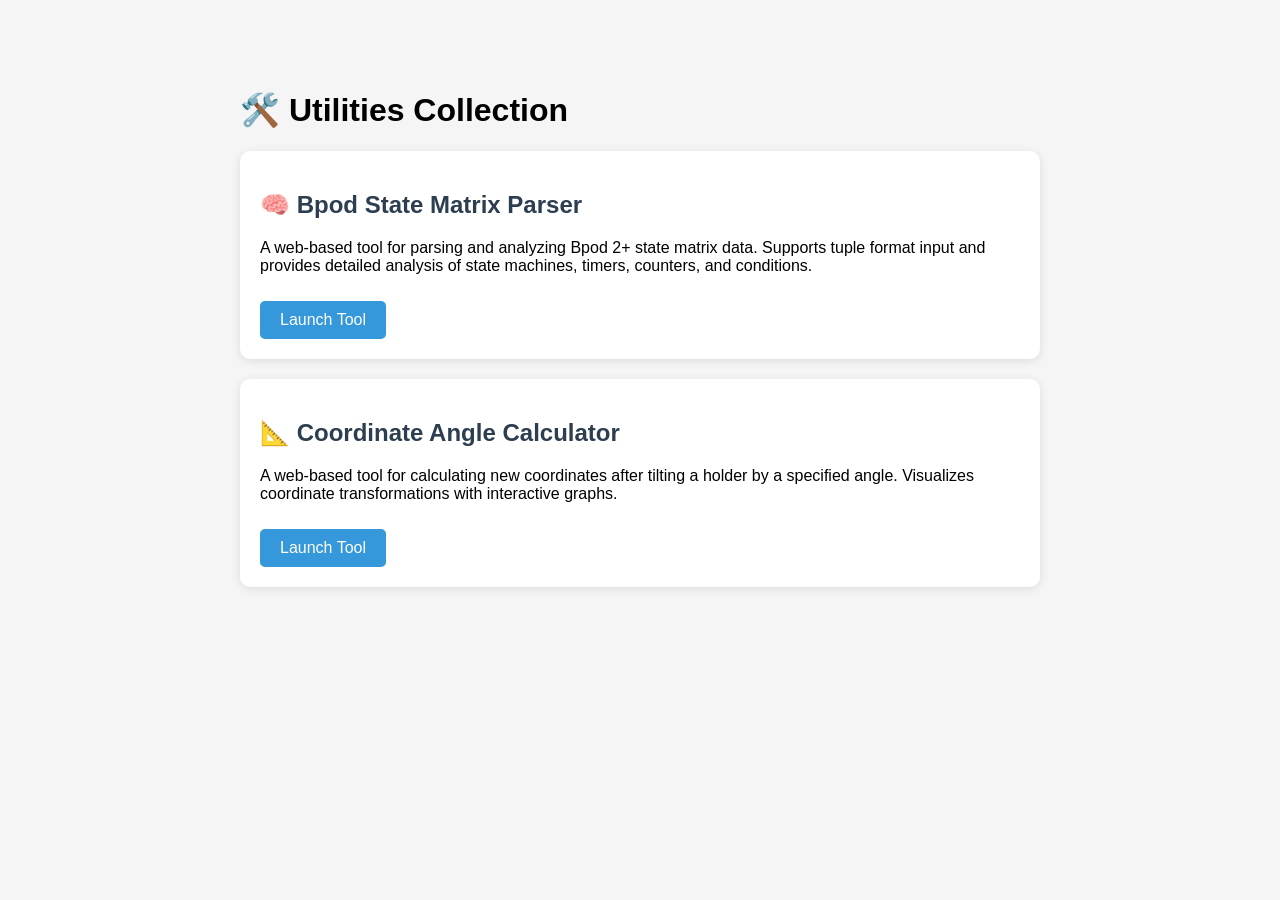
==== commit f533fa07: "Added angle calculator tool card" ====
--- a/index.html
+++ b/index.html
@@ -41,6 +41,11 @@
         <a href="./Bpod_SM_parser/">Launch Tool</a>
     </div>
     
+    <div class="tool-card">         
+        <h2>📐 Coordinate Angle Calculator</h2>         
+        <p>A web-based tool for calculating new coordinates after tilting a holder by a specified angle. Visualizes coordinate transformations with interactive graphs.</p>         
+        <a href="./coordinate_angle_calculator/">Launch Tool</a>     
+    </div>
     <!-- Add more tools here as you create them -->
     
 </body>
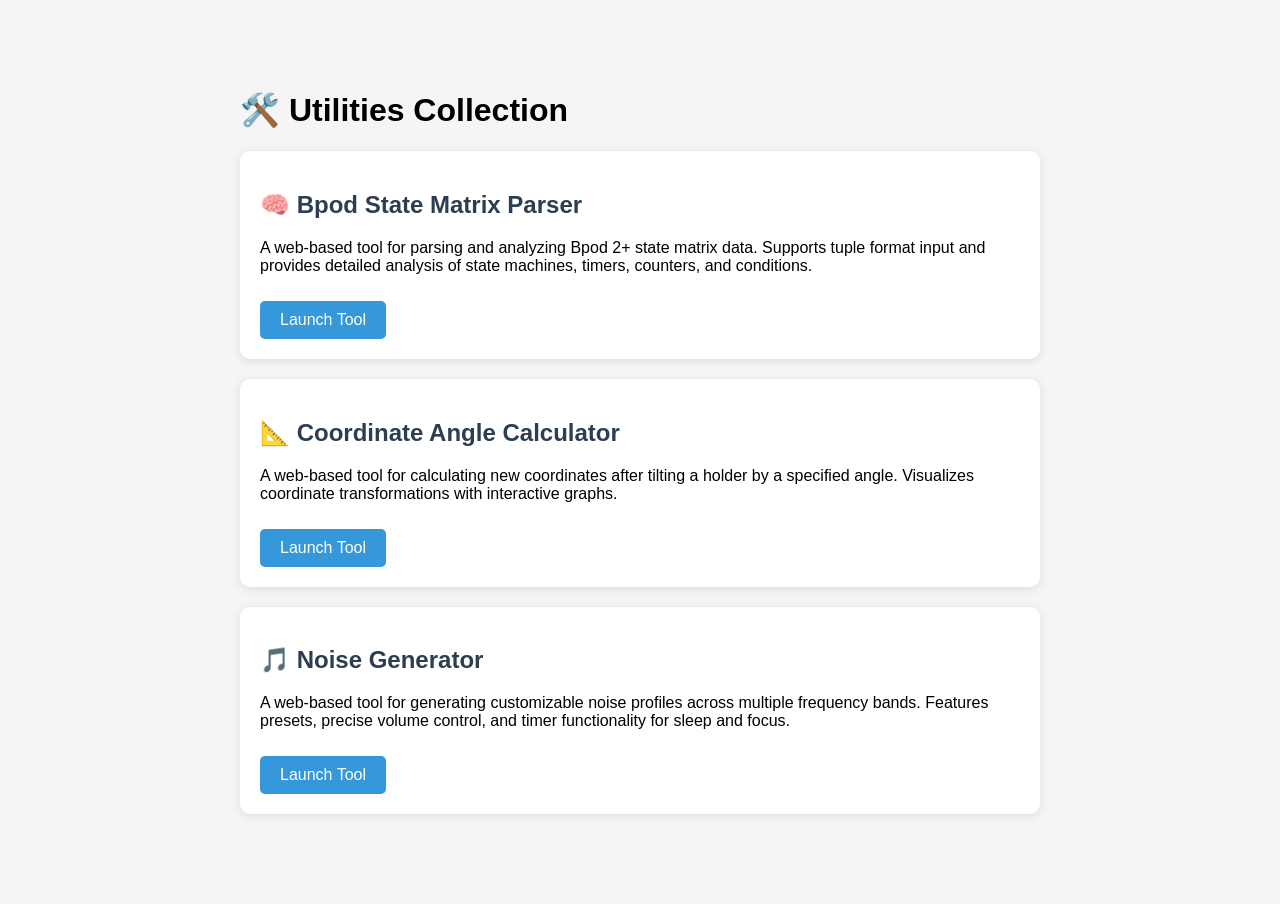
==== commit 7458afea: "noise generator card" ====
--- a/index.html
+++ b/index.html
@@ -46,6 +46,12 @@
         <p>A web-based tool for calculating new coordinates after tilting a holder by a specified angle. Visualizes coordinate transformations with interactive graphs.</p>         
         <a href="./coordinate_angle_calculator/">Launch Tool</a>     
     </div>
+
+    <div class="tool-card">         
+        <h2>🎵 Noise Generator</h2>         
+        <p>A web-based tool for generating customizable noise profiles across multiple frequency bands. Features presets, precise volume control, and timer functionality for sleep and focus.</p>         
+        <a href="./noise_generator/">Launch Tool</a>     
+    </div>
     <!-- Add more tools here as you create them -->
     
 </body>
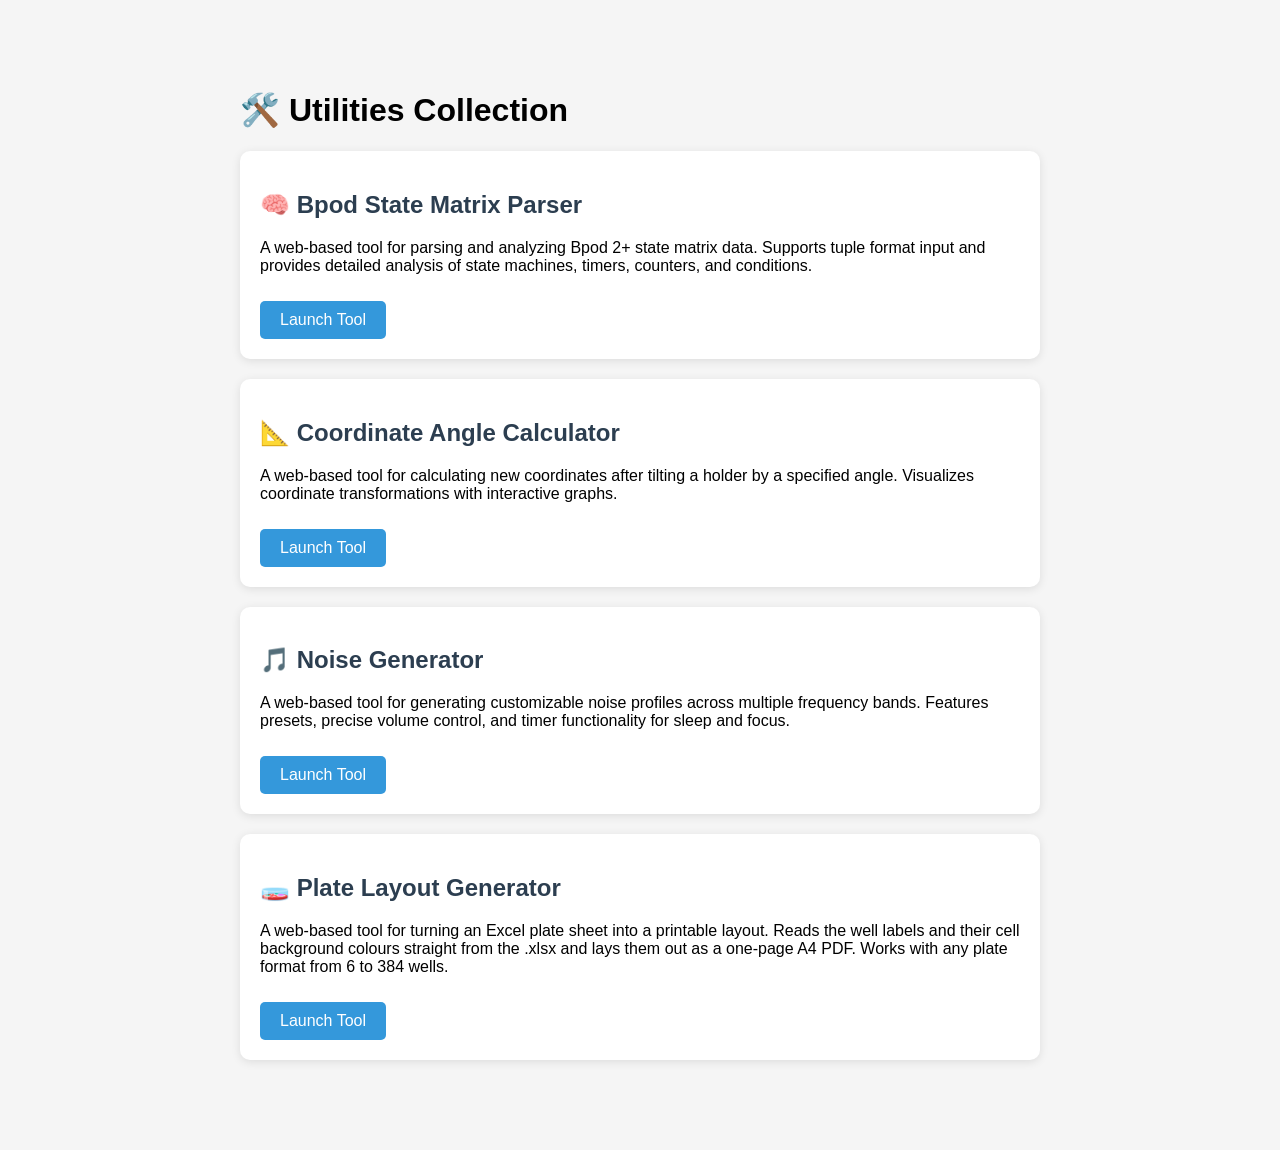
==== commit 15229bf1: "Add Plate Layout Generator utility Turns an Excel plate sheet into a printable one-page A4 layout, r" ====
--- a/index.html
+++ b/index.html
@@ -52,6 +52,12 @@
         <p>A web-based tool for generating customizable noise profiles across multiple frequency bands. Features presets, precise volume control, and timer functionality for sleep and focus.</p>         
         <a href="./noise_generator/">Launch Tool</a>     
     </div>
+    <div class="tool-card">
+        <h2>🧫 Plate Layout Generator</h2>
+        <p>A web-based tool for turning an Excel plate sheet into a printable layout. Reads the well labels and their cell background colours straight from the .xlsx and lays them out as a one-page A4 PDF. Works with any plate format from 6 to 384 wells.</p>
+        <a href="./plate_layout_generator/">Launch Tool</a>
+    </div>
+
     <!-- Add more tools here as you create them -->
     
 </body>
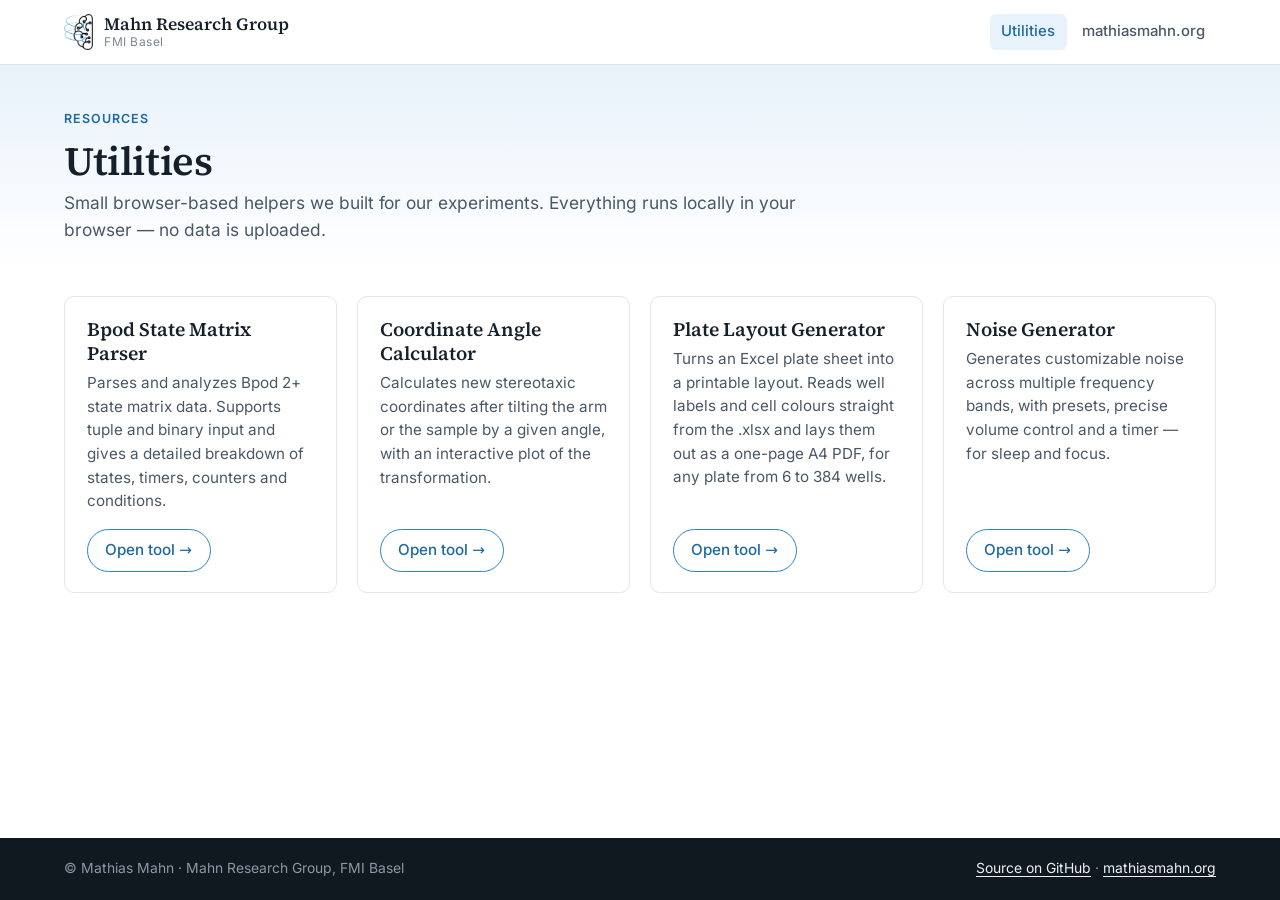
==== commit 1dcfb078: "Restyle utilities to match mathiasmahn.org Shared assets/mahn.css with the main site's fonts (self-h" ====
--- a/index.html
+++ b/index.html
@@ -3,62 +3,92 @@
 <head>
     <meta charset="UTF-8">
     <meta name="viewport" content="width=device-width, initial-scale=1.0">
-    <title>Utilities - MathiasMahn</title>
+    <title>Utilities · Mahn Research Group</title>
+    <meta name="description" content="Small browser-based tools for the lab, from the Mahn Research Group at the FMI, Basel.">
+    <link rel="icon" type="image/png" href="./assets/favicon.png">
+    <link rel="stylesheet" href="./assets/mahn.css">
     <style>
-        body { 
-            font-family: 'Segoe UI', Tahoma, Geneva, Verdana, sans-serif; 
-            max-width: 800px; 
-            margin: 50px auto; 
-            padding: 20px; 
-            background: #f5f5f5;
+        .tools {
+            display: grid;
+            gap: 1.25rem;
+            grid-template-columns: repeat(auto-fill, minmax(17rem, 1fr));
         }
-        .tool-card {
-            background: white;
-            padding: 20px;
-            margin: 20px 0;
-            border-radius: 10px;
-            box-shadow: 0 2px 10px rgba(0,0,0,0.1);
+        .tool {
+            display: flex;
+            flex-direction: column;
+            transition: border-color 0.15s, transform 0.15s;
         }
-        .tool-card h2 { color: #2c3e50; }
-        .tool-card a { 
-            display: inline-block;
-            background: #3498db;
-            color: white;
-            padding: 10px 20px;
-            text-decoration: none;
-            border-radius: 5px;
-            margin-top: 10px;
+        .tool:hover { border-color: var(--mm-accent); transform: translateY(-2px); }
+        .tool h2 {
+            margin: 0 0 0.4rem;
+            font-family: var(--mm-font-display);
+            font-weight: 600;
+            font-size: 1.2rem;
+            line-height: 1.25;
         }
-        .tool-card a:hover { background: #2980b9; }
+        .tool h2 a { color: var(--mm-ink); text-decoration: none; }
+        .tool h2 a:hover { color: var(--mm-accent-strong); }
+        .tool p { margin: 0 0 1rem; color: var(--mm-ink-soft); font-size: 0.95rem; flex: 1; }
+        .tool .mm-btn { align-self: flex-start; }
     </style>
 </head>
 <body>
-    <h1>🛠️ Utilities Collection</h1>
-    
-    <div class="tool-card">
-        <h2>🧠 Bpod State Matrix Parser</h2>
-        <p>A web-based tool for parsing and analyzing Bpod 2+ state matrix data. Supports tuple format input and provides detailed analysis of state machines, timers, counters, and conditions.</p>
-        <a href="./Bpod_SM_parser/">Launch Tool</a>
-    </div>
-    
-    <div class="tool-card">         
-        <h2>📐 Coordinate Angle Calculator</h2>         
-        <p>A web-based tool for calculating new coordinates after tilting a holder by a specified angle. Visualizes coordinate transformations with interactive graphs.</p>         
-        <a href="./coordinate_angle_calculator/">Launch Tool</a>     
-    </div>
+    <header class="mm-header">
+        <div class="mm-wrap mm-bar">
+            <a class="mm-brand" href="https://mathiasmahn.org/">
+                <img src="./assets/logo-mark.png" alt="" width="30" height="38">
+                <span class="mm-brand-text"><span class="mm-brand-name">Mahn Research Group</span><span class="mm-brand-sub">FMI Basel</span></span>
+            </a>
+            <nav class="mm-nav" aria-label="Main">
+                <a href="./" aria-current="page">Utilities</a>
+                <a href="https://mathiasmahn.org/">mathiasmahn.org</a>
+            </nav>
+        </div>
+    </header>
 
-    <div class="tool-card">         
-        <h2>🎵 Noise Generator</h2>         
-        <p>A web-based tool for generating customizable noise profiles across multiple frequency bands. Features presets, precise volume control, and timer functionality for sleep and focus.</p>         
-        <a href="./noise_generator/">Launch Tool</a>     
-    </div>
-    <div class="tool-card">
-        <h2>🧫 Plate Layout Generator</h2>
-        <p>A web-based tool for turning an Excel plate sheet into a printable layout. Reads the well labels and their cell background colours straight from the .xlsx and lays them out as a one-page A4 PDF. Works with any plate format from 6 to 384 wells.</p>
-        <a href="./plate_layout_generator/">Launch Tool</a>
-    </div>
+    <section class="mm-hero">
+        <div class="mm-wrap">
+            <p class="mm-eyebrow">Resources</p>
+            <h1>Utilities</h1>
+            <p class="mm-lead">Small browser-based helpers we built for our experiments. Everything runs locally in your browser — no data is uploaded.</p>
+        </div>
+    </section>
 
-    <!-- Add more tools here as you create them -->
-    
+    <main class="mm-main">
+        <div class="mm-wrap tools">
+            <article class="mm-card tool">
+                <h2><a href="./Bpod_SM_parser/">Bpod State Matrix Parser</a></h2>
+                <p>Parses and analyzes Bpod 2+ state matrix data. Supports tuple and binary input and gives a detailed breakdown of states, timers, counters and conditions.</p>
+                <a class="mm-btn" href="./Bpod_SM_parser/">Open tool →</a>
+            </article>
+
+            <article class="mm-card tool">
+                <h2><a href="./coordinate_angle_calculator/">Coordinate Angle Calculator</a></h2>
+                <p>Calculates new stereotaxic coordinates after tilting the arm or the sample by a given angle, with an interactive plot of the transformation.</p>
+                <a class="mm-btn" href="./coordinate_angle_calculator/">Open tool →</a>
+            </article>
+
+            <article class="mm-card tool">
+                <h2><a href="./plate_layout_generator/">Plate Layout Generator</a></h2>
+                <p>Turns an Excel plate sheet into a printable layout. Reads well labels and cell colours straight from the .xlsx and lays them out as a one-page A4 PDF, for any plate from 6 to 384 wells.</p>
+                <a class="mm-btn" href="./plate_layout_generator/">Open tool →</a>
+            </article>
+
+            <article class="mm-card tool">
+                <h2><a href="./noise_generator/">Noise Generator</a></h2>
+                <p>Generates customizable noise across multiple frequency bands, with presets, precise volume control and a timer — for sleep and focus.</p>
+                <a class="mm-btn" href="./noise_generator/">Open tool →</a>
+            </article>
+
+            <!-- Add more tools here as you create them -->
+        </div>
+    </main>
+
+    <footer class="mm-footer">
+        <div class="mm-wrap">
+            <span>© Mathias Mahn · Mahn Research Group, FMI Basel</span>
+            <span><a href="https://github.com/MathiasMahn/utilities">Source on GitHub</a> · <a href="https://mathiasmahn.org/">mathiasmahn.org</a></span>
+        </div>
+    </footer>
 </body>
-</html>+</html>
--- a/assets/mahn.css
+++ b/assets/mahn.css
@@ -0,0 +1,158 @@
+/* Shared look of the utilities, matching mathiasmahn.org.
+   Every page links this file first; its own <style> block then only adds tool-specific layout. */
+
+@font-face {
+  font-family: 'Inter Variable';
+  font-style: normal;
+  font-display: swap;
+  font-weight: 100 900;
+  src: url('fonts/inter-latin-wght-normal.woff2') format('woff2-variations');
+}
+@font-face {
+  font-family: 'Source Serif 4 Variable';
+  font-style: normal;
+  font-display: swap;
+  font-weight: 200 900;
+  src: url('fonts/source-serif-4-latin-wght-normal.woff2') format('woff2-variations');
+}
+
+:root {
+  --mm-ink: #16202b;
+  --mm-ink-soft: #4a5866;
+  --mm-ink-faint: #7b8794;
+  --mm-paper: #ffffff;
+  --mm-paper-alt: #f5f7f9;
+  --mm-line: #e1e6eb;
+  --mm-accent: #2b86c5;
+  --mm-accent-strong: #1c6aa1;
+  --mm-accent-wash: #e8f2fa;
+  --mm-signal: #d4271c;
+  --mm-good: #2e7d4f;
+  --mm-good-wash: #e7f4ec;
+  --mm-warn: #9a6400;
+  --mm-warn-wash: #fff4d6;
+  --mm-bad-wash: #fbeceb;
+
+  --mm-font-body: 'Inter Variable', system-ui, -apple-system, 'Segoe UI', sans-serif;
+  --mm-font-display: 'Source Serif 4 Variable', Georgia, 'Times New Roman', serif;
+  --mm-font-mono: ui-monospace, 'Cascadia Mono', Consolas, 'Courier New', monospace;
+
+  --mm-wrap: 76rem;
+  --mm-gutter: clamp(1rem, 4vw, 2rem);
+  --mm-radius: 10px;
+}
+
+*, *::before, *::after { box-sizing: border-box; }
+
+html { -webkit-text-size-adjust: 100%; }
+
+body {
+  margin: 0;
+  background: var(--mm-paper);
+  color: var(--mm-ink);
+  font-family: var(--mm-font-body);
+  font-size: 1rem;
+  line-height: 1.55;
+  /* keep the footer at the bottom on short pages */
+  min-height: 100vh;
+  display: flex;
+  flex-direction: column;
+}
+body > * { flex-shrink: 0; }
+.mm-footer { margin-top: auto; }
+
+a { color: var(--mm-accent-strong); text-underline-offset: 0.18em; }
+a:hover { color: var(--mm-ink); }
+:focus-visible { outline: 2px solid var(--mm-accent); outline-offset: 2px; }
+
+.mm-wrap { width: 100%; max-width: var(--mm-wrap); margin-inline: auto; padding-inline: var(--mm-gutter); }
+
+/* ---------- site bar ---------- */
+.mm-header { background: var(--mm-paper); border-bottom: 1px solid var(--mm-line); }
+.mm-bar { display: flex; align-items: center; justify-content: space-between; gap: 1rem; min-height: 4rem; flex-wrap: wrap; }
+.mm-brand { display: flex; align-items: center; gap: 0.7rem; color: var(--mm-ink); text-decoration: none; }
+.mm-brand img { height: 2.3rem; width: auto; display: block; }
+.mm-brand-text { display: flex; flex-direction: column; line-height: 1.15; }
+.mm-brand-name { font-family: var(--mm-font-display); font-weight: 600; font-size: 1.08rem; }
+.mm-brand-sub { font-size: 0.75rem; color: var(--mm-ink-faint); letter-spacing: 0.04em; }
+.mm-nav { display: flex; gap: 0.25rem; flex-wrap: wrap; }
+.mm-nav a {
+  padding: 0.4rem 0.7rem; border-radius: 6px;
+  color: var(--mm-ink-soft); text-decoration: none; font-size: 0.93rem; font-weight: 500;
+}
+.mm-nav a:hover { background: var(--mm-paper-alt); color: var(--mm-ink); }
+.mm-nav a[aria-current='page'] { background: var(--mm-accent-wash); color: var(--mm-accent-strong); }
+
+/* ---------- page heading ---------- */
+.mm-hero {
+  padding-block: clamp(1.75rem, 4vw, 2.75rem) clamp(1.25rem, 3vw, 1.75rem);
+  background: linear-gradient(180deg, var(--mm-accent-wash) 0%, var(--mm-paper) 100%);
+}
+.mm-eyebrow {
+  margin: 0 0 0.6rem;
+  font-size: 0.78rem; font-weight: 600; letter-spacing: 0.08em; text-transform: uppercase;
+  color: var(--mm-accent-strong);
+}
+.mm-hero h1 {
+  margin: 0 0 0.4rem;
+  font-family: var(--mm-font-display); font-weight: 600; letter-spacing: -0.01em; line-height: 1.15;
+  font-size: clamp(1.8rem, 4vw, 2.5rem);
+  color: var(--mm-ink);
+}
+.mm-lead { margin: 0; max-width: 46rem; font-size: 1.08rem; color: var(--mm-ink-soft); }
+
+.mm-main { padding-block: 1.5rem 3rem; }
+
+/* ---------- shared components ---------- */
+.mm-card {
+  background: var(--mm-paper);
+  border: 1px solid var(--mm-line);
+  border-radius: var(--mm-radius);
+  padding: 1.25rem 1.35rem;
+}
+.mm-section-title {
+  font-family: var(--mm-font-display); font-weight: 600; font-size: 1.25rem;
+  margin: 0 0 0.75rem; color: var(--mm-ink);
+}
+
+.mm-btn {
+  display: inline-flex; align-items: center; justify-content: center; gap: 0.4rem;
+  padding: 0.55rem 1.1rem;
+  border: 1px solid var(--mm-accent); border-radius: 999px;
+  background: var(--mm-paper); color: var(--mm-accent-strong);
+  font: inherit; font-size: 0.95rem; font-weight: 500;
+  text-decoration: none; cursor: pointer;
+  transition: background-color 0.15s, color 0.15s, border-color 0.15s;
+}
+.mm-btn:hover { background: var(--mm-accent); color: #fff; }
+.mm-btn--primary { background: var(--mm-accent); color: #fff; }
+.mm-btn--primary:hover { background: var(--mm-accent-strong); border-color: var(--mm-accent-strong); }
+.mm-btn:disabled { opacity: 0.45; cursor: default; background: var(--mm-paper); color: var(--mm-ink-faint); border-color: var(--mm-line); }
+
+/* form fields */
+.mm-field, input[type='number'], input[type='text'], select, textarea {
+  font: inherit;
+  color: var(--mm-ink);
+  background: var(--mm-paper);
+  border: 1px solid #cfd7df;
+  border-radius: 8px;
+  transition: border-color 0.15s, box-shadow 0.15s;
+}
+input[type='number']:focus, input[type='text']:focus, select:focus, textarea:focus {
+  outline: none;
+  border-color: var(--mm-accent);
+  box-shadow: 0 0 0 3px rgba(43, 134, 197, 0.15);
+}
+input[type='checkbox'], input[type='radio'], input[type='range'] { accent-color: var(--mm-accent); }
+
+/* ---------- footer ---------- */
+.mm-footer { background: #101820; color: #8b98a5; font-size: 0.87rem; }
+.mm-footer .mm-wrap { display: flex; flex-wrap: wrap; justify-content: space-between; gap: 0.5rem 1.5rem; padding-block: 1.25rem; }
+.mm-footer a { color: #e9f1f7; }
+.mm-footer a:hover { color: #9ccbec; }
+
+/* Page chrome never goes onto paper */
+@media print {
+  .mm-header, .mm-hero, .mm-footer { display: none !important; }
+  body { display: block; min-height: 0; }
+}
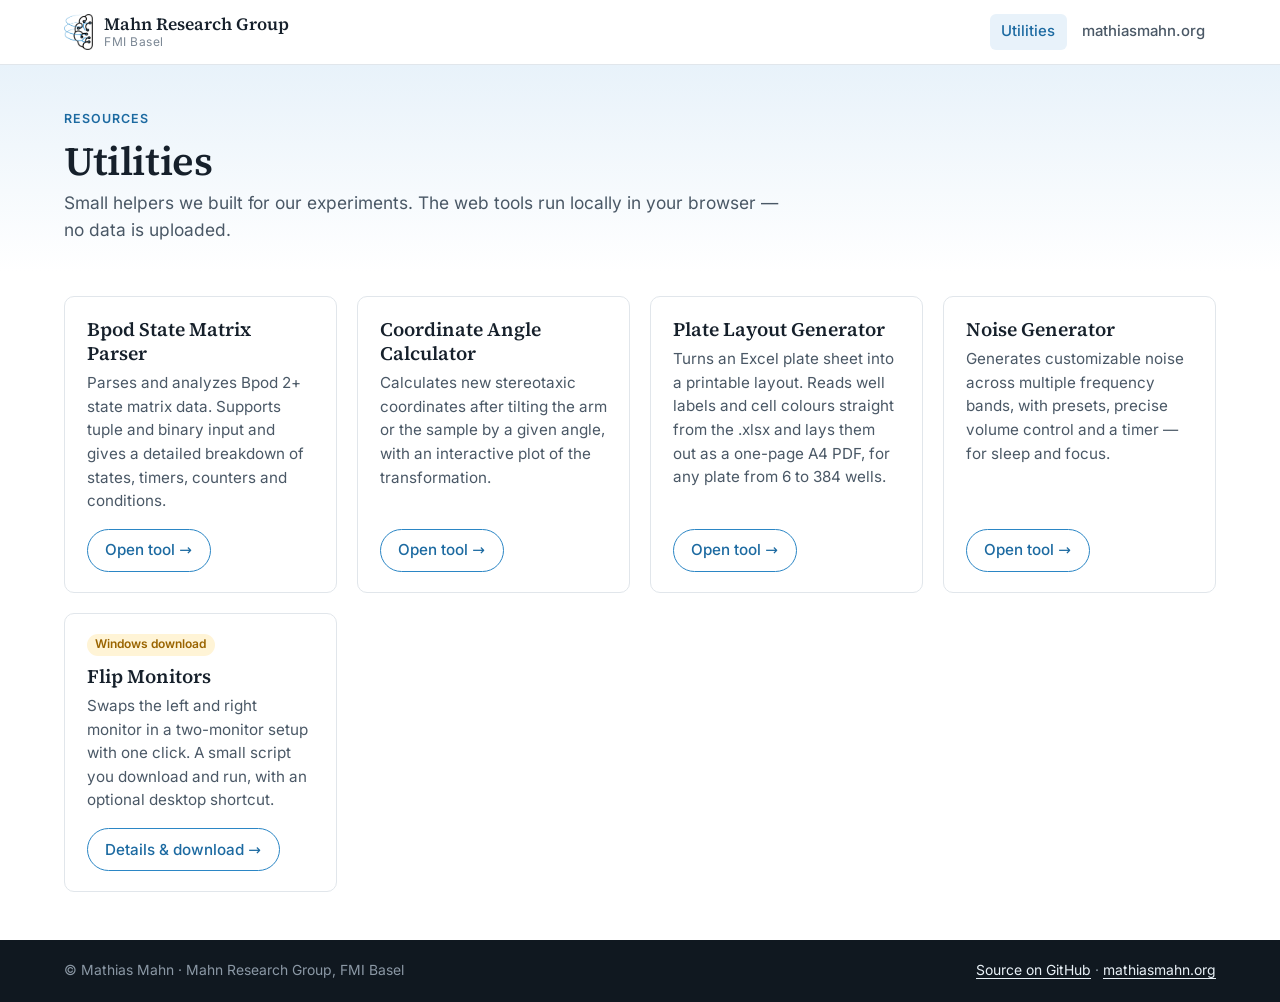
==== commit df06c5c4: "Add Flip Monitors download page flip_monitors/ holds the Windows script that mirrors the monitor lay" ====
--- a/index.html
+++ b/index.html
@@ -30,6 +30,17 @@
         .tool h2 a:hover { color: var(--mm-accent-strong); }
         .tool p { margin: 0 0 1rem; color: var(--mm-ink-soft); font-size: 0.95rem; flex: 1; }
         .tool .mm-btn { align-self: flex-start; }
+        .tool .tag {
+            flex: none;
+            align-self: flex-start;
+            margin: 0 0 0.5rem;
+            padding: 0.1rem 0.55rem;
+            border-radius: 999px;
+            background: var(--mm-warn-wash);
+            color: var(--mm-warn);
+            font-size: 0.75rem;
+            font-weight: 600;
+        }
     </style>
 </head>
 <body>
@@ -50,7 +61,7 @@
         <div class="mm-wrap">
             <p class="mm-eyebrow">Resources</p>
             <h1>Utilities</h1>
-            <p class="mm-lead">Small browser-based helpers we built for our experiments. Everything runs locally in your browser — no data is uploaded.</p>
+            <p class="mm-lead">Small helpers we built for our experiments. The web tools run locally in your browser — no data is uploaded.</p>
         </div>
     </section>
 
@@ -80,6 +91,13 @@
                 <a class="mm-btn" href="./noise_generator/">Open tool →</a>
             </article>
 
+            <article class="mm-card tool">
+                <p class="tag">Windows download</p>
+                <h2><a href="./flip_monitors/">Flip Monitors</a></h2>
+                <p>Swaps the left and right monitor in a two-monitor setup with one click. A small script you download and run, with an optional desktop shortcut.</p>
+                <a class="mm-btn" href="./flip_monitors/">Details &amp; download →</a>
+            </article>
+
             <!-- Add more tools here as you create them -->
         </div>
     </main>
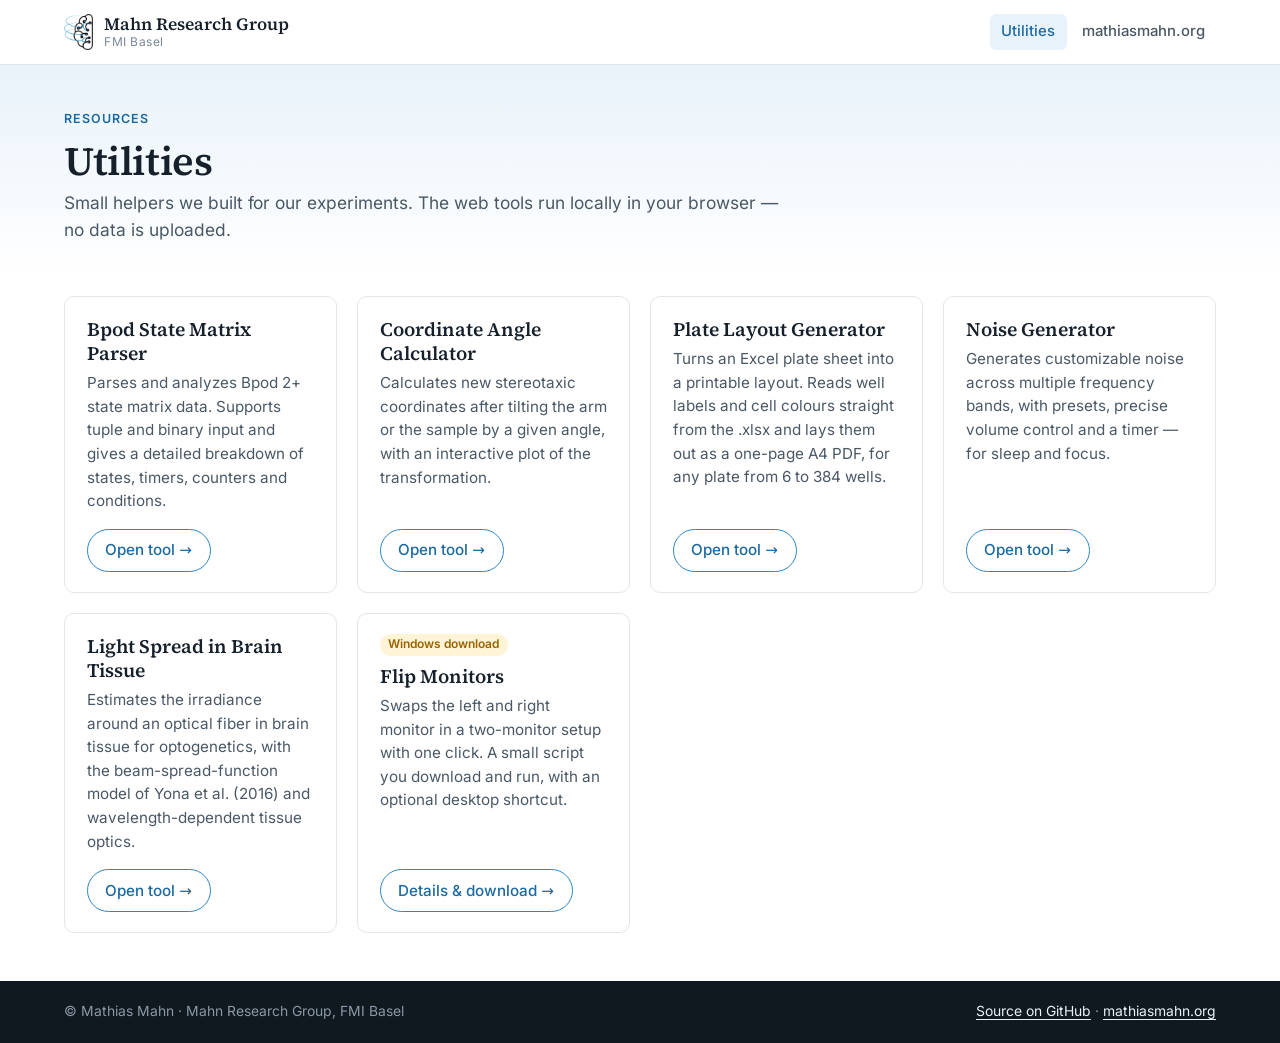
==== commit 1c136146: "Rebuild the light-spread simulator on the published BSF model The old page combined unrelated formul" ====
--- a/index.html
+++ b/index.html
@@ -92,6 +92,12 @@
             </article>
 
             <article class="mm-card tool">
+                <h2><a href="./BSF_light_power_estimation/">Light Spread in Brain Tissue</a></h2>
+                <p>Estimates the irradiance around an optical fiber in brain tissue for optogenetics, with the beam-spread-function model of Yona et al. (2016) and wavelength-dependent tissue optics.</p>
+                <a class="mm-btn" href="./BSF_light_power_estimation/">Open tool →</a>
+            </article>
+
+            <article class="mm-card tool">
                 <p class="tag">Windows download</p>
                 <h2><a href="./flip_monitors/">Flip Monitors</a></h2>
                 <p>Swaps the left and right monitor in a two-monitor setup with one click. A small script you download and run, with an optional desktop shortcut.</p>
